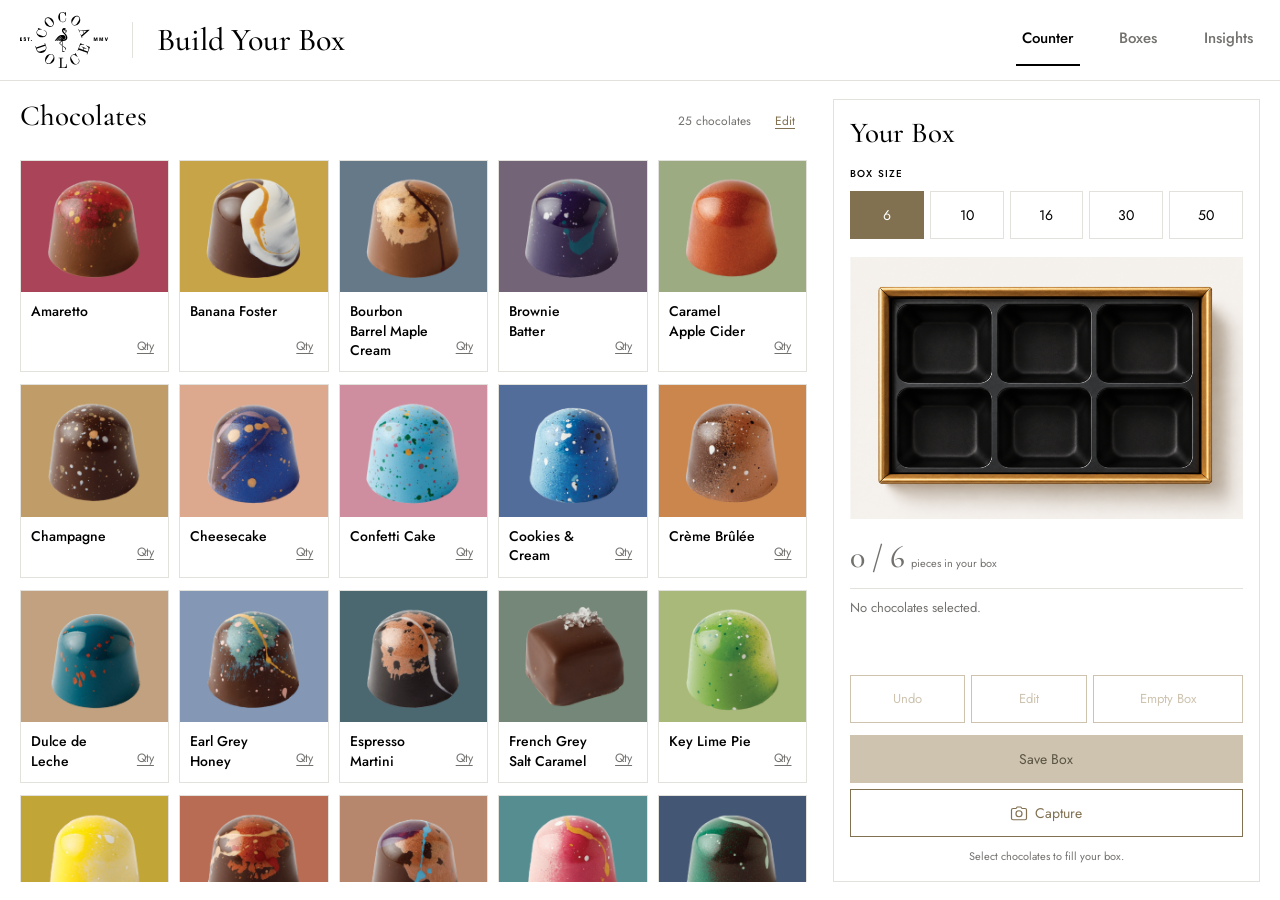
==== cocoa-dolce-box-log.html @ e127245f "Complete Phase 4 save workflow and Cocoa Dolce styling Co-Authored-By: Claude Sonnet 5 <noreply@anth" ====
<!doctype html>
<html lang="en" data-theme="light">
<head>
<meta charset="utf-8">
<meta name="viewport" content="width=device-width, initial-scale=1">
<title>Build Your Box | Cocoa Dolce</title>
<link rel="preconnect" href="https://fonts.googleapis.com">
<link rel="preconnect" href="https://fonts.gstatic.com" crossorigin>
<link href="https://fonts.googleapis.com/css2?family=Cormorant+Garamond:ital,wght@0,500;0,600;1,500&family=Jost:wght@400;500;600&display=swap" rel="stylesheet">
<style>
:root{
  /* Central brand tokens (Cocoa Dolce site alignment pass). Every other color
     variable below is an alias onto these five so no hex is duplicated. */
  --color-bg:#ffffff; --color-bg-secondary:#f2eee7; --color-primary:#817151; --color-disabled:#cdc3af; --color-text:#000000;
  --bg:var(--color-bg); --surface:var(--color-bg); --surface-2:var(--color-bg-secondary); --ink:var(--color-text); --ink-soft:#6d5a4e;
  --line:#e0d3c6; --gold:var(--color-primary); --gold-ink:#6f5f36; --cocoa:#3b2219; --ok:#4f7a4a; --warn:#a4462f;
  --tray:#2b1a14; --tray-slot:#3d281f; --shadow:0 1px 0 rgba(43,29,23,.06),0 8px 24px -14px rgba(43,29,23,.35);
  /* Giriton is the brand typeface used on the live Cocoa Dolce site; no licensed
     local font file exists in this repo (checked before writing this rule), so
     it is named first and falls back to the existing elegant serif stack. */
  --serif:"Giriton","Cormorant Garamond","Iowan Old Style","Palatino Linotype",Georgia,serif;
  --sans:"Jost","Avenir Next","Segoe UI",system-ui,sans-serif;
}
@media (prefers-color-scheme: dark){
  :root:not([data-theme="light"]){
    --bg:#1a120f; --surface:#241915; --surface-2:#2f211b; --ink:#f1e6d8; --ink-soft:#b9a595;
    --line:#3e2e26; --gold:#c4af7c; --gold-ink:#d8c592; --tray:#120c0a; --tray-slot:#2a1c16; --ok:#8fbf86; --warn:#e0856b;
    --shadow:0 10px 30px -18px rgba(0,0,0,.8);
  }
}
:root[data-theme="dark"]{
  --bg:#1a120f; --surface:#241915; --surface-2:#2f211b; --ink:#f1e6d8; --ink-soft:#b9a595;
  --line:#3e2e26; --gold:#c4af7c; --gold-ink:#d8c592; --tray:#120c0a; --tray-slot:#2a1c16; --ok:#8fbf86; --warn:#e0856b;
  --shadow:0 10px 30px -18px rgba(0,0,0,.8);
}
*{box-sizing:border-box}
html,body{margin:0}
body{background:var(--bg);color:var(--ink);font-family:var(--sans);font-size:15px;line-height:1.45;-webkit-tap-highlight-color:transparent}
button{font:inherit;color:inherit;cursor:pointer}
button:focus-visible,input:focus-visible,select:focus-visible{outline:2px solid var(--gold);outline-offset:2px}
img{max-width:100%}

/* header */
header{display:flex;align-items:center;gap:20px;padding:14px 24px;border-bottom:1px solid var(--line);background:var(--surface);position:sticky;top:0;z-index:20;flex-wrap:wrap}
.mark{display:flex;align-items:baseline;gap:10px;margin-right:auto}
.mark b{font-family:var(--serif);font-weight:600;font-size:28px;letter-spacing:.01em;line-height:1}
.mark span{font-family:var(--serif);font-style:italic;font-size:19px;color:var(--gold-ink)}
nav{display:flex;gap:4px;background:var(--surface-2);padding:4px;border-radius:999px}
nav button{border:0;background:transparent;padding:8px 18px;border-radius:999px;font-weight:500;color:var(--ink-soft)}
nav button[aria-selected="true"]{background:var(--surface);color:var(--ink);box-shadow:var(--shadow)}
.loc{border:1px solid var(--line);background:var(--surface);border-radius:999px;padding:8px 12px;font:inherit;color:var(--ink)}
.sync{font-size:12px;color:var(--ink-soft)}

main{padding:20px 24px 120px;max-width:1500px;margin:0 auto}
.view[hidden]{display:none}

/* counter */
.counter{display:grid;grid-template-columns:minmax(0,1fr) 380px;gap:24px;align-items:start}
.grid{display:grid;grid-template-columns:repeat(auto-fill,minmax(132px,1fr));gap:10px}
.tile{position:relative;border:1px solid var(--line);background:var(--surface);border-radius:14px;padding:14px 8px 12px;min-height:124px;display:flex;flex-direction:column;align-items:center;gap:9px;text-align:center;transition:transform .08s ease,border-color .15s}
.tile:active{transform:scale(.96)}
.tile.has{border-color:var(--gold)}
.tile .nm{font-weight:500;font-size:14px;line-height:1.2}
.tile .ct{position:absolute;top:7px;right:7px;min-width:24px;height:24px;border-radius:12px;background:var(--gold);color:#fff;font-weight:600;font-size:13px;display:grid;place-items:center;padding:0 6px}
.tile.flash{animation:flash .35s ease}
@keyframes flash{0%{box-shadow:0 0 0 0 var(--gold)}100%{box-shadow:0 0 0 10px transparent}}
.grid.locked .tile{opacity:.45}

/* bonbons */
.bb{--shell:#3b2219;--top:#c98a3d;width:46px;height:46px;border-radius:50%;position:relative;flex:none;
  background:radial-gradient(circle at 34% 28%,rgba(255,255,255,.38),rgba(255,255,255,0) 38%),var(--shell);
  box-shadow:inset 0 -4px 7px rgba(0,0,0,.35),0 2px 3px rgba(0,0,0,.25)}
.bb::after{content:"";position:absolute;inset:0;border-radius:inherit}
.bb.d-half{background:radial-gradient(circle at 34% 28%,rgba(255,255,255,.4),rgba(255,255,255,0) 38%),linear-gradient(140deg,var(--top) 0 46%,var(--shell) 47%)}
.bb.d-dot::after{inset:34%;background:var(--top)}
.bb.d-sparkle::after{background:radial-gradient(circle,var(--top) 1.3px,transparent 1.6px) 0 0/7px 7px;opacity:.9}
.bb.d-stripe::after{background:repeating-linear-gradient(60deg,var(--top) 0 2px,transparent 2px 7px);opacity:.85;inset:18% 12%;border-radius:40%}
.bb.d-gold::after{inset:30% 38% 44% 30%;background:linear-gradient(135deg,#f3dc93,#b8913b);border-radius:30% 60% 40% 50%;transform:rotate(-12deg)}
.bb.d-cup{border-radius:26%;background:repeating-conic-gradient(from 0deg,rgba(0,0,0,.18) 0 10deg,transparent 10deg 30deg),radial-gradient(circle at 34% 28%,rgba(255,255,255,.3),transparent 40%),var(--shell)}
.bb.d-cup::after{inset:28%;background:var(--top);border-radius:50%}
.bb.d-dust{background:radial-gradient(circle,rgba(255,255,255,.08) 1px,transparent 1.3px) 0 0/4px 4px,var(--shell);box-shadow:inset 0 -3px 6px rgba(0,0,0,.25)}
.bb.d-drizzle::after{background:repeating-linear-gradient(-30deg,transparent 0 5px,var(--top) 5px 7px,transparent 7px 12px);inset:10% 14% 40%;border-radius:50% 50% 30% 30%}
.bb.sm{width:30px;height:30px}

/* box panel */
.panel{position:sticky;top:84px;background:var(--surface);border:1px solid var(--line);border-radius:18px;padding:18px;box-shadow:var(--shadow)}
.panel h2{font-family:var(--serif);font-weight:600;font-size:26px;margin:0 0 2px;line-height:1.1}
.muted{color:var(--ink-soft)}
.small{font-size:13px}
.sizes{display:flex;flex-wrap:wrap;gap:6px;margin:12px 0 14px}
.chip{border:1px solid var(--line);background:transparent;border-radius:999px;padding:7px 14px;font-weight:500;min-width:48px}
.chip[aria-pressed="true"]{background:var(--ink);color:var(--surface);border-color:var(--ink)}
.tray{background:var(--tray);border-radius:12px;padding:12px;display:grid;gap:8px;box-shadow:inset 0 2px 10px rgba(0,0,0,.5)}
.slot{aspect-ratio:1;border-radius:50%;background:var(--tray-slot);display:grid;place-items:center;border:0;padding:0;box-shadow:inset 0 3px 6px rgba(0,0,0,.55)}
.slot .bb{width:82%;height:82%;animation:drop .22s cubic-bezier(.2,.9,.3,1.3)}
@keyframes drop{from{transform:translateY(-10px) scale(.7);opacity:0}to{transform:none;opacity:1}}
.slot:disabled{cursor:default}
.progress{display:flex;justify-content:space-between;align-items:baseline;margin:12px 0 4px}
.progress .n{font-family:var(--serif);font-size:34px;font-weight:600;line-height:1}
.list{margin:6px 0 12px;padding:0;list-style:none;font-size:14px;max-height:180px;overflow:auto}
.list li{display:flex;justify-content:space-between;padding:4px 0;border-bottom:1px dashed var(--line)}
.actions{display:grid;grid-template-columns:1fr 1fr;gap:8px}
.btn{border:1px solid var(--line);background:var(--surface);border-radius:12px;padding:12px 14px;font-weight:500}
.btn.primary{background:var(--cocoa);border-color:var(--cocoa);color:#f6ead8;grid-column:1/-1;padding:15px;font-size:16px}
:root[data-theme="dark"] .btn.primary{background:var(--gold);border-color:var(--gold);color:#1a120f}
@media (prefers-color-scheme: dark){:root:not([data-theme="light"]) .btn.primary{background:var(--gold);border-color:var(--gold);color:#1a120f}}
.btn:disabled{opacity:.45;cursor:not-allowed}
.btn.gold{background:var(--gold);border-color:var(--gold);color:#fff}
.banner{margin-top:10px;padding:10px 12px;border-radius:10px;background:var(--surface-2);display:flex;align-items:center;justify-content:space-between;gap:8px;font-size:14px}
.banner[hidden]{display:none}
.savemode{border:1px solid var(--line);border-radius:10px;margin:12px 0 0;padding:8px 12px 10px;display:grid;gap:6px}
.savemode legend{padding:0 4px}
.banner.saved{background:color-mix(in srgb,var(--ok) 16%,var(--surface))}
.tray.done{outline:2px solid var(--ok);outline-offset:3px}
.banner .bar{height:3px;background:var(--gold);border-radius:2px;margin-top:6px;transform-origin:left;animation:count 2s linear forwards}
@keyframes count{from{transform:scaleX(1)}to{transform:scaleX(0)}}
.shake{animation:shake .3s}
@keyframes shake{25%{transform:translateX(-5px)}75%{transform:translateX(5px)}}

/* toast */
.toast{position:fixed;left:50%;bottom:22px;transform:translateX(-50%);background:var(--ink);color:var(--surface);padding:12px 16px;border-radius:12px;display:flex;gap:14px;align-items:center;z-index:50;box-shadow:0 12px 30px -10px rgba(0,0,0,.5);max-width:calc(100% - 32px)}
.toast[hidden]{display:none}
.toast button{background:transparent;border:1px solid currentColor;border-radius:8px;padding:5px 10px;color:inherit}

/* generic sections */
.section{background:var(--surface);border:1px solid var(--line);border-radius:18px;padding:20px;margin-bottom:18px}
.section h2{font-family:var(--serif);font-weight:600;font-size:28px;margin:0 0 4px;line-height:1.1}
.section h3{font-family:var(--serif);font-weight:600;font-size:21px;margin:18px 0 8px}
.row{display:flex;gap:10px;flex-wrap:wrap;align-items:center}
.spread{justify-content:space-between}
.stats{display:grid;grid-template-columns:repeat(auto-fit,minmax(170px,1fr));gap:10px;margin:14px 0}
.stat{background:var(--surface-2);border-radius:12px;padding:12px 14px}
.stat .v{font-family:var(--serif);font-size:32px;font-weight:600;line-height:1.05}
.stat .k{font-size:13px;color:var(--ink-soft)}
.scroll{overflow-x:auto}
table{border-collapse:collapse;width:100%;font-size:14px}
th,td{text-align:left;padding:9px 10px;border-bottom:1px solid var(--line);vertical-align:top}
th{font-weight:500;color:var(--ink-soft);font-size:13px}
td.num,th.num{text-align:right;font-variant-numeric:tabular-nums}
.pieces-cell{max-width:460px}
.x{border:0;background:transparent;color:var(--ink-soft);padding:2px 6px;border-radius:6px}
.x:hover{color:var(--warn)}
.two{display:grid;grid-template-columns:1fr 1fr;gap:18px}
.bars{display:grid;gap:7px}
.barrow{display:grid;grid-template-columns:30px 150px 1fr 48px;align-items:center;gap:10px;font-size:14px}
.track{height:12px;background:var(--surface-2);border-radius:6px;overflow:hidden}
.fill{height:100%;background:var(--gold);border-radius:6px}
.pair{display:grid;grid-template-columns:auto 1fr auto;gap:12px;align-items:center;padding:9px 0;border-bottom:1px solid var(--line)}
.pair .duo{display:flex}
.pair .duo .bb+.bb{margin-left:-8px}
.lift{font-size:12px;border-radius:999px;padding:3px 9px;background:var(--surface-2);white-space:nowrap}
.lift.hi{background:var(--gold);color:#fff}
.watch{font-family:var(--serif);font-size:56px;font-weight:600;line-height:1;font-variant-numeric:tabular-nums}
.empty{padding:28px;text-align:center;color:var(--ink-soft)}
.menu-row{display:grid;grid-template-columns:40px 1fr 110px 110px 120px auto;gap:10px;align-items:center;padding:8px 0;border-bottom:1px solid var(--line)}
.menu-row input[type=text],.menu-row select,.field{border:1px solid var(--line);background:var(--surface);color:var(--ink);border-radius:8px;padding:7px 9px;font:inherit;width:100%}
.menu-row input[type=color]{width:100%;height:34px;border:1px solid var(--line);border-radius:8px;background:none;padding:2px}
.menu-row.off{opacity:.5}
label.toggle{display:inline-flex;gap:8px;align-items:center;font-size:14px}
dialog{border:1px solid var(--line);border-radius:16px;background:var(--surface);color:var(--ink);max-width:720px;width:calc(100% - 32px)}
dialog textarea{width:100%;height:280px;font-family:ui-monospace,Menlo,monospace;font-size:12px;background:var(--surface-2);color:var(--ink);border:1px solid var(--line);border-radius:8px;padding:8px}

@media (max-width:980px){
  .counter{grid-template-columns:1fr}
  .panel{position:static}
  .two{grid-template-columns:1fr}
  .menu-row{grid-template-columns:36px 1fr 1fr;}
}
@media (max-width:560px){
  header{padding:12px 14px} main{padding:14px}
  .grid{grid-template-columns:repeat(3,1fr)}
  .tile{min-height:108px;padding:12px 4px}
  .barrow{grid-template-columns:26px 100px 1fr 40px}
}
@media (prefers-reduced-motion: reduce){*{animation:none!important;transition:none!important}}
</style>
<link rel="stylesheet" href="counter.css">
<link rel="stylesheet" href="counter-builder.css">
<script src="counter-products.js"></script>
<script src="counter-selection.js"></script>
<script src="counter-box.js"></script>
<script src="counter-catalog.js"></script>
<script src="counter-transactions.js"></script>
<script src="counter-foundation.js"></script>
</head>
<body>
<header>
  <div class="brand-area">
    <img class="brand-logo" src="assets/logo/cocoa-dolce_flamingo_k.svg" alt="Cocoa Dolce" width="96" height="61">
    <h1>Build Your Box</h1>
  </div>
  <nav aria-label="Primary navigation">
    <button data-view="counter" aria-current="page" aria-selected="true">Counter</button>
    <button data-view="boxes" aria-selected="false">Boxes</button>
    <button data-view="insights" aria-selected="false">Insights</button>
  </nav>
  <span id="sync" hidden></span>
</header>

<main>
  <!-- COUNTER -->
  <section class="view" id="v-counter" aria-label="Counter">
    <div class="foundation">
      <section class="catalog" aria-labelledby="catalog-title">
        <div class="catalog-top"><h2 id="catalog-title">Chocolates</h2><div class="catalog-tools"><span id="catalog-result"></span><button type="button" id="catalog-edit" aria-pressed="false" aria-label="Edit catalog order" title="Edit catalog order">Edit</button></div></div>
        <div class="chocolate-grid"></div>
      </section>
      <aside class="builder" aria-labelledby="builder-title">
        <div class="builder-heading"><h2 id="builder-title">Your Box</h2></div>
        <span class="box-size-label" id="size-label">BOX SIZE</span>
        <div class="box-size-options" role="group" aria-labelledby="size-label"><button type="button" data-capacity-option="6" aria-label="6 pieces" aria-pressed="true">6</button><button type="button" data-capacity-option="10" aria-label="10 pieces" aria-pressed="false">10</button><button type="button" data-capacity-option="16" aria-label="16 pieces" aria-pressed="false">16</button><button type="button" data-capacity-option="30" aria-label="30 pieces" aria-pressed="false">30</button><button type="button" data-capacity-option="50" aria-label="50 pieces" aria-pressed="false">50</button></div>
        <div class="box-scene"><img src="assets/box/top-view-6.png" alt="Empty six-piece box, top-down view" width="1536" height="1024"></div>
        <div class="piece-progress"><span class="piece-count"><strong id="foundation-count" aria-live="polite">0 / 6</strong><span>pieces in your box</span></span><span class="box-complete-badge" id="box-complete" hidden aria-live="polite">&#10003; Box Complete!</span></div>
        <div class="box-summary"><p>No chocolates selected.</p></div>
        <div class="builder-controls"><button disabled>Undo</button><button disabled>Edit</button><button disabled>Empty Box</button><button class="save-box" disabled>Save Box</button><button type="button" class="capture-box" data-action="capture"><svg aria-hidden="true" focusable="false" width="18" height="18" viewBox="0 0 24 24" fill="none" stroke="currentColor" stroke-width="1.6" stroke-linecap="round" stroke-linejoin="round"><path d="M8 6l1.5-2h5L16 6h4a2 2 0 0 1 2 2v11a2 2 0 0 1-2 2H4a2 2 0 0 1-2-2V8a2 2 0 0 1 2-2z"/><circle cx="12" cy="13" r="4"/></svg><span>Capture</span></button></div>
        <p class="builder-footnote">Select chocolates to fill your box.</p>
      </aside>
    </div>
  </section>
  <!-- Retained legacy transaction UI and hooks for later phases. Not navigable. -->
  <section class="view" id="v-legacy-counter" hidden inert>
    <div class="counter">
      <div>
        <div class="grid" id="grid"></div>
        <p class="small muted" style="margin-top:14px">Tap each piece as you reach for it. The grid follows the order of the display case, so you can edit it in Case layout.</p>
      </div>
      <aside class="panel" id="panel">
        <h2>This box</h2>
        <div class="small muted" id="hint">Choose a box size, then tap pieces.</div>
        <div class="sizes" id="sizes"></div>
        <div class="tray" id="tray"></div>
        <div class="progress"><span class="n" id="count">0</span><span class="muted" id="timer">0.0 s</span></div>
        <ul class="list" id="summary"></ul>
        <div class="actions">
          <button class="btn" id="undo" disabled>Undo last</button>
          <button class="btn" id="clear" disabled>Start over</button>
          <button class="btn primary" id="save" disabled>Save box</button>
        </div>
        <div class="banner saved" id="savedNote" hidden>
          <div style="flex:1"><b id="savedTitle">Box saved</b><div class="small muted">Tap a piece to start the next box.</div></div>
          <button class="btn" id="undoSave" style="padding:6px 12px">Undo save</button>
        </div>
        <fieldset class="savemode">
          <legend class="small muted">When the box is full</legend>
          <label class="toggle small"><input type="radio" name="savemode" value="manual"> Wait until I tap Save box</label>
          <label class="toggle small"><input type="radio" name="savemode" value="auto"> Save automatically after 2 seconds</label>
        </fieldset>
        <div class="banner" id="autosave" hidden>
          <div style="flex:1">Box full. Saving…<div class="bar" id="autobar"></div></div>
          <button class="btn" id="cancelAuto" style="padding:6px 12px">Wait</button>
        </div>
      </aside>
    </div>
  </section>

  <!-- BOXES -->
  <section class="view" id="v-boxes" hidden>
    <div class="section">
      <div class="row spread">
        <div><h2>Saved boxes</h2><div class="muted small" id="boxCountLbl"></div></div>
        <div class="row">
          <button class="btn" id="expCsv">Export CSV</button>
          <button class="btn" id="expJson">Export JSON</button>
        </div>
      </div>
      <div class="stats" id="timeStats"></div>
      <div class="scroll"><table id="boxTable"></table></div>
    </div>

    <div class="section">
      <h2>Measure the time it adds</h2>
      <p class="muted" style="max-width:68ch">Time a few boxes the old way with this stopwatch: start when the first piece is picked up, stop when the lid closes. The app times logged boxes the same way, from the first tap to save. The difference is the time the log adds.</p>
      <div class="two" style="margin-top:12px">
        <div>
          <div class="row" style="margin-bottom:10px">
            <span class="small muted">Box size</span>
            <select class="field" id="bSize" style="width:auto"></select>
          </div>
          <div class="watch" id="watch">0.0 s</div>
          <div class="row" style="margin-top:12px">
            <button class="btn gold" id="bStart">Start</button>
            <button class="btn" id="bStop" disabled>Stop and record</button>
          </div>
        </div>
        <div id="compare"></div>
      </div>
    </div>
  </section>

  <!-- INSIGHTS -->
  <section class="view" id="v-insights" hidden>
    <div class="section">
      <div class="row spread">
        <div><h2>What customers choose</h2><div class="muted small" id="insLbl"></div></div>
        <div class="row">
          <select class="field" id="fLoc" style="width:auto"><option value="">All shops</option><option>Bradley Fair</option><option>New Market Square</option><option>Downtown</option><option>Fontainebleau Las Vegas</option></select>
          <select class="field" id="fRange" style="width:auto"><option value="0">All time</option><option value="7">Last 7 days</option><option value="30">Last 30 days</option></select>
          <label class="toggle"><input type="checkbox" id="fDemo"> Add 240 sample boxes</label>
        </div>
      </div>
      <div class="stats" id="insStats"></div>
      <div class="two">
        <div><h3>Most-picked pieces</h3><div class="bars" id="topBars"></div></div>
        <div><h3>Pieces that go together</h3><p class="small muted" style="margin:0 0 6px">Pairs that share a box most often. The tag shows how much more often than chance, so popular pieces don't crowd out real favorites.</p><div id="pairs"></div></div>
      </div>
      <div class="two">
        <div><h3>Box sizes sold</h3><div class="bars" id="sizeBars"></div></div>
        <div><h3>Capture time by box size</h3><div class="bars" id="timeBars"></div></div>
      </div>
    </div>
  </section>

  <!-- MENU -->
  <section class="view" id="v-menu" hidden>
    <div class="section">
      <div class="row spread">
        <div><h2>Case layout</h2><p class="muted small" style="margin:2px 0 0;max-width:70ch">Set the order to match the display case, left to right and top to bottom. Hide pieces that are sold out or out of season; saved boxes keep their names.</p></div>
        <div class="row"><button class="btn gold" id="addPiece">Add a piece</button><button class="btn" id="resetMenu">Restore defaults</button></div>
      </div>
      <div id="menuRows" style="margin-top:12px"></div>
    </div>
  </section>
</main>

<div class="toast" id="toast" hidden><span id="toastMsg"></span><button id="toastBtn">Undo</button></div>

<dialog id="fallback">
  <h3 style="font-family:var(--serif);font-size:22px;margin:0 0 8px" id="fbTitle">Copy export</h3>
  <p class="small muted">Downloads aren't available in this view. Copy the text below into a file.</p>
  <textarea id="fbText" readonly></textarea>
  <div class="row" style="margin-top:10px;justify-content:flex-end"><button class="btn" id="fbCopy">Copy</button><button class="btn gold" id="fbClose">Close</button></div>
</dialog>

<script>
(function(){
"use strict";
const $ = s => document.querySelector(s);
const esc = s => String(s).replace(/[&<>"']/g, c => ({"&":"&amp;","<":"&lt;",">":"&gt;",'"':"&quot;","'":"&#39;"}[c]));

/* ---------- default case layout (from cocoadolce.com flavor descriptions) ---------- */
const SHELL = {dark:"#3b2219", milk:"#6b4128", white:"#eee2c9", gold:"#c99a5b"};
const DEFAULT_MENU = [
  ["salted-caramel","Salted Caramel","milk","#d39a4a","dot"],
  ["champagne","Champagne","dark","#f1e6c8","sparkle"],
  ["raspberry","Raspberry","dark","#c2334d","half"],
  ["lemon","Lemon","white","#f0cf3a","half"],
  ["cheesecake","Cheesecake","white","#b8864f","dust"],
  ["pistachio","Pistachio","dark","#8fae4f","stripe"],
  ["creme-brulee","Crème Brûlée","dark","#d9a45a","cup"],
  ["cookies-cream","Cookies & Cream","dark","#f4efe6","drizzle"],
  ["espresso-caramel","Espresso Caramel","dark","#8a5a3a","stripe"],
  ["dulce-de-leche","Dulce de Leche","milk","#e1b777","drizzle"],
  ["pecan-caramel","Pecan Caramel","dark","#a8703f","gold"],
  ["banana-rum","Banana Rum","dark","#f2d36b","dot"],
  ["earl-grey-honey","Earl Grey Honey","white","#7d8fb3","sparkle"],
  ["pb-caramel","Peanut Butter Caramel","dark","#c78c4c","half"],
  ["amaretto","Amaretto","milk","#b0613a","gold"],
  ["pineapple-moscato","Pineapple Moscato","white","#f2b53d","stripe"],
  ["old-fashioned","Old Fashioned","milk","#d0622c","half"],
  ["classic-truffle","Classic Dark Truffle","dark","#5a3526","dust"],
  ["grey-salt-caramel","Grey Salt Caramel","gold","#8f8a86","dot"]
].map(([id,name,shell,top,deco])=>({id,name,shell,top,deco,active:true}));

const SIZES = [6,10,16,30,50];
const LS = {boxes:"cd-boxes-v1", menu:"cd-menu-v1", loc:"cd-loc", base:"cd-baseline-v1", pend:"cd-pending-v1"};
const lsGet = (k,d) => { try{ const v = localStorage.getItem(k); return v ? JSON.parse(v) : d; }catch(e){ return d; } };
const lsSet = (k,v) => { try{ localStorage.setItem(k, JSON.stringify(v)); }catch(e){} };

/* ---------- state ---------- */
let menu = lsGet(LS.menu, null) || DEFAULT_MENU.map(m=>({...m}));
let boxes = lsGet(LS.boxes, []);
if(!Array.isArray(boxes))boxes=[];
let baseline = lsGet(LS.base, []);
let db = null, dbLive = false;
let box = freshBox(null);
let autoTimer = null, tick = null;
let lastSaved = null; // {rec, pieces} shown until the next box starts
let autoOn = lsGet("cd-savemode-v2", "manual") === "auto";
// Existing store configuration is retained without a cashier selector.
const loc = { value: lsGet(LS.loc, "Bradley Fair") };

function freshBox(size){ return {size, pieces:[], startedAt:null, undos:0, removals:0}; }
const byId = id => menu.find(m=>m.id===id) || {id, name:id, shell:"dark", top:"#999", deco:"dot"};
function bb(m, cls=""){ return `<span class="bb d-${esc(m.deco)} ${cls}" style="--shell:${SHELL[m.shell]||m.shell};--top:${esc(m.top)}" aria-hidden="true"></span>`; }
const uid = () => "bx_" + Date.now().toString(36) + Math.random().toString(36).slice(2,7);

/* ---------- tabs ---------- */
document.querySelectorAll("nav button").forEach(b => b.onclick = () => {
  document.querySelectorAll("nav button").forEach(x => {
    x.setAttribute("aria-selected", x===b);
    if (x===b) x.setAttribute("aria-current", "page"); else x.removeAttribute("aria-current");
  });
  document.querySelectorAll(".view").forEach(v => v.hidden = v.id !== "v-"+b.dataset.view);
  if (b.dataset.view==="boxes") renderBoxes();
  if (b.dataset.view==="insights") renderInsights();
  if (b.dataset.view==="menu") renderMenu();
});

/* ---------- counter ---------- */
function renderSizes(){
  $("#sizes").innerHTML = SIZES.map(s=>`<button class="chip" data-s="${s}" aria-pressed="${box.size===s}">${s}</button>`).join("")
    + `<button class="chip" data-s="open" aria-pressed="${box.size==='open'}">Other</button>`;
  $("#sizes").querySelectorAll(".chip").forEach(c => c.onclick = () => {
    const s = c.dataset.s==="open" ? "open" : +c.dataset.s;
    if (typeof s==="number" && box.pieces.length > s){ nudge(`This box already has ${box.pieces.length} pieces.`); return; }
    if (!box.pieces.length) lastSaved = null;
    box.size = s; cancelAuto(); renderCounter(); checkFull();
  });
}
function renderGrid(){
  const counts = {};
  box.pieces.forEach(p => counts[p.id]=(counts[p.id]||0)+1);
  const g = $("#grid");
  g.classList.toggle("locked", !box.size);
  g.innerHTML = menu.filter(m=>m.active).map(m=>`
    <button class="tile ${counts[m.id]?'has':''}" data-id="${esc(m.id)}" aria-label="Add ${esc(m.name)}">
      ${bb(m)}<span class="nm">${esc(m.name)}</span>${counts[m.id]?`<span class="ct">${counts[m.id]}</span>`:""}
    </button>`).join("");
  g.querySelectorAll(".tile").forEach(t => t.onclick = () => addPiece(t.dataset.id, t));
}
function renderTray(){
  const showing = (!box.pieces.length && lastSaved) ? lastSaved : null;
  const pieces = showing ? showing.pieces : box.pieces;
  const size = showing ? (showing.rec.boxSize || "open") : box.size;
  const n = pieces.length;
  const slots = size==="open" ? Math.max(12, Math.ceil((n+1)/6)*6) : (size || 6);
  const cols = slots<=6?3 : slots<=10?5 : slots<=16?4 : slots<=30?6 : 10;
  const tray = $("#tray");
  tray.style.gridTemplateColumns = `repeat(${cols},1fr)`;
  let h = "";
  for (let i=0;i<slots;i++){
    const p = pieces[i];
    h += (p && showing) ? `<button class="slot" disabled aria-label="${esc(byId(p.id).name)}">${bb(byId(p.id),"still")}</button>`
       : p ? `<button class="slot" data-i="${i}" aria-label="Remove ${esc(byId(p.id).name)}">${bb(byId(p.id), i===n-1?"":"still")}</button>`
           : `<button class="slot" disabled aria-label="Empty slot"></button>`;
  }
  tray.innerHTML = h;
  tray.classList.toggle("done", !!showing);
  tray.querySelectorAll(".slot[data-i]").forEach(s => s.onclick = () => {
    box.pieces.splice(+s.dataset.i,1); box.removals++; cancelAuto(); renderCounter();
  });
  tray.querySelectorAll(".bb.still").forEach(b => b.style.animation="none");
}
function renderCounter(){
  renderSizes(); renderGrid(); renderTray();
  const n = box.pieces.length;
  const showing = (!n && lastSaved) ? lastSaved : null;
  $("#savedNote").hidden = !showing;
  if (showing) $("#savedTitle").textContent = `Box saved: ${showing.rec.pieceCount} pieces in ${showing.rec.captureSeconds.toFixed(1)} s`;
  $("#count").textContent = showing ? `${showing.rec.pieceCount} of ${showing.rec.boxSize||showing.rec.pieceCount}` : box.size==="open" ? `${n} pieces` : box.size ? `${n} of ${box.size}` : "0";
  $("#hint").textContent = showing ? "Saved. The next tap starts a new box." : !box.size ? "Choose a box size, then tap pieces." :
    n===0 ? "Tap each piece as it goes in." : "Tap a piece in the tray to remove it.";
  const counts = {};
  (showing ? showing.pieces : box.pieces).forEach(p => counts[p.id]=(counts[p.id]||0)+1);
  $("#summary").innerHTML = Object.entries(counts).map(([id,q])=>`<li><span>${esc(byId(id).name)}</span><span>× ${q}</span></li>`).join("");
  $("#undo").disabled = n===0; $("#clear").disabled = n===0; $("#save").disabled = n===0;
  if (!box.startedAt) $("#timer").textContent = showing ? showing.rec.captureSeconds.toFixed(1)+" s" : "0.0 s";
}
function addPiece(id, tile){
  if (lastSaved && !box.pieces.length){ lastSaved = null; }
  if (!box.size){ nudge("Choose a box size first."); $("#sizes").classList.add("shake"); setTimeout(()=>$("#sizes").classList.remove("shake"),320); return; }
  if (typeof box.size==="number" && box.pieces.length >= box.size){ nudge("Box is full. Remove a piece or choose a bigger size."); return; }
  if (!box.startedAt){ box.startedAt = performance.now(); box.startedWall = Date.now(); startTick(); }
  box.pieces.push({id, t: Math.round(performance.now()-box.startedAt)});
  renderCounter();
  const again = document.querySelector(`.tile[data-id="${CSS.escape(id)}"]`);
  if (again){ again.classList.remove("flash"); void again.offsetWidth; again.classList.add("flash"); }
  if (navigator.vibrate) try{ navigator.vibrate(12); }catch(e){}
  checkFull();
}
function startTick(){
  clearInterval(tick);
  tick = setInterval(()=>{ if(box.startedAt) $("#timer").textContent = ((performance.now()-box.startedAt)/1000).toFixed(1)+" s"; }, 100);
}
function checkFull(){
  if (typeof box.size==="number" && box.pieces.length===box.size){
    if (!autoOn){ $("#hint").textContent = "Box is full. Tap Save box when it's ready."; return; }
    $("#autosave").hidden = false;
    const bar = $("#autobar"); bar.style.animation="none"; void bar.offsetWidth; bar.style.animation="";
    clearTimeout(autoTimer); autoTimer = setTimeout(saveBox, 2000);
  }
}
function cancelAuto(){ clearTimeout(autoTimer); autoTimer=null; $("#autosave").hidden = true; }
$("#cancelAuto").onclick = cancelAuto;
document.querySelectorAll('input[name="savemode"]').forEach(r => {
  r.checked = (r.value==="auto") === autoOn;
  r.onchange = () => { autoOn = r.value==="auto"; lsSet("cd-savemode-v2", r.value); if(!autoOn) cancelAuto(); else checkFull(); };
});
$("#undoSave").onclick = async () => {
  if (!lastSaved) return;
  const {rec, pieces} = lastSaved;
  lastSaved = null;
  await deleteBox(rec.id);
  box = freshBox(rec.boxSize || "open");
  box.pieces = pieces.map(id=>({...id})); box.startedAt = performance.now() - rec.captureSeconds*1000;
  renderCounter(); showToast("Save undone. The box is back for editing.", null);
};
$("#undo").onclick = () => { if(box.pieces.length){ box.pieces.pop(); box.undos++; cancelAuto(); renderCounter(); } };
$("#clear").onclick = () => { cancelAuto(); clearInterval(tick); box = freshBox(box.size); renderCounter(); };
$("#save").onclick = saveBox;

function nudge(msg){ showToast(msg, null); }

async function saveBox(){
  cancelAuto();
  if (!box.pieces.length) return;
  clearInterval(tick);
  const secs = box.startedAt ? (performance.now()-box.startedAt)/1000 : 0;
  const counts = {};
  box.pieces.forEach(p => counts[p.id]=(counts[p.id]||0)+1);
  const rec = {
    id: uid(),
    savedAt: new Date().toISOString(),
    location: loc.value,
    boxSize: box.size==="open" ? null : box.size,
    pieceCount: box.pieces.length,
    items: Object.entries(counts).map(([id,qty])=>({id, name: byId(id).name, qty})),
    sequence: box.pieces.map(p=>p.id),
    tapOffsetsMs: box.pieces.map(p=>p.t),
    captureSeconds: Math.round(secs*10)/10,
    undos: box.undos,
    removals: box.removals
  };
  const savedPieces = box.pieces.slice();
  lastSaved = null;
  box = freshBox(box.size);
  renderCounter();
  await persistBox(rec);
  showToast(`Box saved: ${rec.pieceCount} pieces in ${rec.captureSeconds.toFixed(1)} s`, async () => {
    await deleteBox(rec.id);
    box = freshBox(rec.boxSize || "open");
    box.pieces = savedPieces.map(x=>({...x}));
    box.startedAt = performance.now() - rec.captureSeconds*1000;
    renderCounter(); showToast("Save undone. The box is back for editing.", null);
  });
}

/* ---------- toast ---------- */
let toastT = null;
function showToast(msg, undoFn){
  $("#toastMsg").textContent = msg;
  const b = $("#toastBtn");
  b.hidden = !undoFn; b.onclick = () => { $("#toast").hidden = true; undoFn && undoFn(); };
  $("#toast").hidden = false;
  clearTimeout(toastT); toastT = setTimeout(()=>$("#toast").hidden = true, undoFn ? 5000 : 2200);
}

/* ---------- persistence ---------- */
function setSync(){ $("#sync").textContent = dbLive ? "Synced across counter devices" : "Saving on this device"; }
async function persistBox(rec){
  if (dbLive){
    try { await db.collection("boxes").doc(rec.id).set(rec); return; }
    catch(e){ goLocal(); }
  }
  boxes.push(rec); lsSet(LS.boxes, boxes); refreshOpenView();
}
async function deleteBox(id){
  if (dbLive){ try{ await db.doc("boxes/"+id).delete(); return; }catch(e){ goLocal(); } }
  boxes = boxes.filter(b=>b.id!==id); lsSet(LS.boxes, boxes); refreshOpenView();
}
async function persistMenu(){
  lsSet(LS.menu, menu);
  if (dbLive){ try{ await db.doc("config/menu").set({items: menu}); }catch(e){} }
}
function goLocal(){ dbLive = false; boxes = lsGet(LS.boxes, []); setSync(); refreshOpenView(); }
function refreshOpenView(){
  if (!$("#v-boxes").hidden) renderBoxes();
  if (!$("#v-insights").hidden) renderInsights();
}
async function initDb(){
  try{
    if (!window.claude || !window.claude.use) return;
    db = await window.claude.use("db");
    if (!db) return;
    db.collection("boxes").onSnapshot(async snap => {
      const remote = snap.docs.map(d=>d.data()).filter(Boolean);
      if (!dbLive){
        dbLive = true; setSync();
        const local = lsGet(LS.boxes, []);
        const known = new Set(remote.map(r=>r.id));
        for (const r of local.filter(r=>!known.has(r.id))){
          try{ await db.collection("boxes").doc(r.id).set(r); }catch(e){ break; }
        }
      }
      boxes = remote.sort((a,b)=>a.savedAt<b.savedAt?-1:1);
      lsSet(LS.boxes, boxes);
      refreshOpenView();
    }, () => goLocal());
    db.doc("config/menu").onSnapshot(s => {
      const d = s.exists && s.data();
      if (d && Array.isArray(d.items) && d.items.length){ menu = d.items; lsSet(LS.menu, menu); renderGrid(); if(!$("#v-menu").hidden) renderMenu(); }
    }, () => {});
  }catch(e){}
}

/* ---------- exports ---------- */
function toCSV(list){
  const ids = [];
  menu.forEach(m=>ids.push(m.id));
  list.forEach(b=>b.items.forEach(i=>{ if(!ids.includes(i.id)) ids.push(i.id); }));
  const q = v => { const s = v==null ? "" : String(v); return /[",\n]/.test(s) ? `"${s.replace(/"/g,'""')}"` : s; };
  const head = ["box_id","saved_at","location","box_size","piece_count","capture_seconds","undos","removals","pieces", ...ids.map(id=>"qty_"+id)];
  const rows = list.map(b => {
    const m = Object.fromEntries(b.items.map(i=>[i.id,i.qty]));
    return [b.id,b.savedAt,b.location,b.boxSize??"",b.pieceCount,b.captureSeconds,b.undos,b.removals,
      b.items.map(i=>`${i.name} x${i.qty}`).join("; "), ...ids.map(id=>m[id]||0)].map(q).join(",");
  });
  return [head.join(","), ...rows].join("\n");
}
async function exportFile(kind){
  if (!boxes.length){ nudge("No boxes saved yet."); return; }
  const stamp = new Date().toISOString().slice(0,10);
  const filename = `cocoa-dolce-boxes-${stamp}.${kind}`;
  const data = kind==="csv" ? toCSV(boxes) : JSON.stringify({exportedAt:new Date().toISOString(), boxCount:boxes.length, boxes}, null, 2);
  let dl = null;
  try{ dl = window.claude && window.claude.use ? await window.claude.use("downloads") : null; }catch(e){}
  if (dl){
    try{ await dl.save({filename, data}); return; }
    catch(e){ if (e && e.code==="declined") return; if (e && e.code==="rate_limited"){ nudge("A save prompt is already open."); return; } }
  }
  $("#fbTitle").textContent = filename; $("#fbText").value = data; $("#fallback").showModal();
}
$("#expCsv").onclick = () => exportFile("csv");
$("#expJson").onclick = () => exportFile("json");
$("#fbClose").onclick = () => $("#fallback").close();
$("#fbCopy").onclick = async () => { try{ await navigator.clipboard.writeText($("#fbText").value); $("#fbCopy").textContent="Copied"; }catch(e){ $("#fbText").select(); } };

/* ---------- boxes view ---------- */
const median = a => { if(!a.length) return null; const s=[...a].sort((x,y)=>x-y); const m=Math.floor(s.length/2); return s.length%2?s[m]:(s[m-1]+s[m])/2; };
const fmt = v => v==null ? "–" : v.toFixed(1)+" s";
function renderBoxes(){
  $("#boxCountLbl").textContent = `${boxes.length} box${boxes.length===1?"":"es"} logged`;
  const times = boxes.map(b=>b.captureSeconds);
  const perPiece = boxes.map(b=>b.captureSeconds/Math.max(1,b.pieceCount));
  const corrections = boxes.reduce((s,b)=>s+b.undos+b.removals,0);
  $("#timeStats").innerHTML = `
    <div class="stat"><div class="v">${fmt(median(times))}</div><div class="k">Median time, first tap to save</div></div>
    <div class="stat"><div class="v">${fmt(median(perPiece))}</div><div class="k">Median per piece</div></div>
    <div class="stat"><div class="v">${boxes.length? (corrections/boxes.length).toFixed(2):"–"}</div><div class="k">Corrections per box</div></div>
    <div class="stat"><div class="v">${boxes.reduce((s,b)=>s+b.pieceCount,0)}</div><div class="k">Pieces recorded</div></div>`;
  if (!boxes.length){ $("#boxTable").innerHTML = `<tr><td class="empty">Saved boxes appear here. Log one from the Counter tab.</td></tr>`; }
  else {
    $("#boxTable").innerHTML = `<thead><tr><th>Saved</th><th>Shop</th><th class="num">Size</th><th>Pieces</th><th class="num">Time</th><th class="num">Fixes</th><th></th></tr></thead><tbody>` +
      [...boxes].reverse().map(b=>`<tr>
        <td>${new Date(b.savedAt).toLocaleString([], {month:"short",day:"numeric",hour:"numeric",minute:"2-digit"})}</td>
        <td>${esc(b.location)}</td>
        <td class="num">${b.boxSize ?? b.pieceCount}</td>
        <td class="pieces-cell">${b.items.map(i=>`${esc(i.name)} ×${i.qty}`).join(", ")}</td>
        <td class="num">${b.captureSeconds.toFixed(1)} s</td>
        <td class="num">${b.undos+b.removals}</td>
        <td><button class="x" data-del="${esc(b.id)}" aria-label="Delete box">Delete</button></td></tr>`).join("") + "</tbody>";
    $("#boxTable").querySelectorAll("[data-del]").forEach(x => x.onclick = () => { if (confirm("Delete this box record?")) deleteBox(x.dataset.del); });
  }
  renderCompare();
}

/* baseline stopwatch */
$("#bSize").innerHTML = SIZES.map(s=>`<option>${s}</option>`).join("");
let bStart = null, bTick = null;
$("#bStart").onclick = () => {
  bStart = performance.now(); $("#bStart").disabled = true; $("#bStop").disabled = false;
  bTick = setInterval(()=>$("#watch").textContent = ((performance.now()-bStart)/1000).toFixed(1)+" s", 100);
};
$("#bStop").onclick = () => {
  clearInterval(bTick);
  const s = Math.round((performance.now()-bStart)/100)/10;
  baseline.push({size:+$("#bSize").value, seconds:s, at:new Date().toISOString()});
  lsSet(LS.base, baseline);
  bStart=null; $("#bStart").disabled=false; $("#bStop").disabled=true; $("#watch").textContent = s.toFixed(1)+" s";
  renderCompare();
};
function renderCompare(){
  const sizes = [...new Set([...baseline.map(b=>b.size), ...boxes.filter(b=>b.boxSize).map(b=>b.boxSize)])].sort((a,b)=>a-b);
  if (!sizes.length){ $("#compare").innerHTML = `<p class="muted">Record a few timed boxes both ways to see the difference.</p>`; return; }
  $("#compare").innerHTML = `<div class="scroll"><table><thead><tr><th>Box</th><th class="num">Without log</th><th class="num">With log</th><th class="num">Added</th></tr></thead><tbody>${
    sizes.map(s=>{
      const bl = baseline.filter(b=>b.size===s).map(b=>b.seconds);
      const ap = boxes.filter(b=>b.boxSize===s).map(b=>b.captureSeconds);
      const mb = median(bl), ma = median(ap);
      const add = mb!=null && ma!=null ? ma-mb : null;
      return `<tr><td>${s} pieces</td><td class="num">${fmt(mb)} <span class="muted small">(${bl.length})</span></td><td class="num">${fmt(ma)} <span class="muted small">(${ap.length})</span></td><td class="num"><b>${add==null?"–":(add>=0?"+":"")+add.toFixed(1)+" s"}</b></td></tr>`;
    }).join("")}</tbody></table></div>
    <p class="small muted">Medians, with the number of timed boxes in brackets. Aim for at least 10 each way.</p>
    ${baseline.length?`<button class="x" id="clrBase">Clear stopwatch times</button>`:""}`;
  const c = $("#clrBase"); if (c) c.onclick = () => { if(confirm("Clear all stopwatch times?")){ baseline=[]; lsSet(LS.base, baseline); renderCompare(); } };
}

/* ---------- insights ---------- */
let demoCache = null;
function demoBoxes(){
  if (demoCache) return demoCache;
  let seed = 7; const rnd = () => (seed = (seed*16807)%2147483647)/2147483647;
  const w = {"salted-caramel":10,"champagne":8,"raspberry":7,"lemon":5,"cheesecake":6,"pistachio":5,"creme-brulee":5,"cookies-cream":4,"espresso-caramel":4,"dulce-de-leche":3,"pecan-caramel":3,"banana-rum":2,"earl-grey-honey":3,"pb-caramel":4,"amaretto":2,"pineapple-moscato":2,"old-fashioned":3,"classic-truffle":3,"grey-salt-caramel":6};
  const ids = Object.keys(w), tot = ids.reduce((s,i)=>s+w[i],0);
  const pick = () => { let r = rnd()*tot; for (const i of ids){ r-=w[i]; if(r<=0) return i; } return ids[0]; };
  const buddy = {"champagne":"raspberry","lemon":"cheesecake","espresso-caramel":"salted-caramel","old-fashioned":"pecan-caramel","pistachio":"earl-grey-honey"};
  const locs = ["Bradley Fair","New Market Square","Downtown","Fontainebleau Las Vegas"];
  const out = [];
  for (let k=0;k<240;k++){
    const size = [6,6,6,6,10,10,16,16,30,50][Math.floor(rnd()*10)];
    const seq = [];
    while (seq.length<size){ const p = pick(); seq.push(p); if (buddy[p] && rnd()<.55 && seq.length<size) seq.push(buddy[p]); }
    const counts = {}; seq.forEach(i=>counts[i]=(counts[i]||0)+1);
    out.push({id:"demo"+k, demo:true, savedAt:new Date(Date.now()-rnd()*60*864e5).toISOString(), location:locs[Math.floor(rnd()*4)],
      boxSize:size, pieceCount:size, sequence:seq, items:Object.entries(counts).map(([id,qty])=>({id,name:byId(id).name,qty})),
      captureSeconds: Math.round((2.5+size*1.35+rnd()*4)*10)/10, undos:rnd()<.15?1:0, removals:0});
  }
  return demoCache = out;
}
["#fLoc","#fRange","#fDemo"].forEach(s => $(s).onchange = renderInsights);
function insightsThumbnail(product){
  return product.image ? `<img class="insights-chocolate" src="${esc(product.image)}" alt="" width="36" height="36">` : '<span class="insights-chocolate insights-missing" aria-hidden="true">&ndash;</span>';
}
function bar(label, v, max, suffix, m){
  return `<div class="barrow">${m?insightsThumbnail(m):"<span></span>"}<span>${esc(label)}</span><div class="track"><div class="fill" style="width:${max? (v/max*100).toFixed(1):0}%"></div></div><span class="num small">${suffix}</span></div>`;
}
function renderInsights(){
  let list = boxes.slice();
  if ($("#fDemo").checked) list = list.concat(demoBoxes());
  if ($("#fLoc").value) list = list.filter(b=>b.location===$("#fLoc").value);
  const days = +$("#fRange").value;
  if (days) list = list.filter(b=>Date.now()-new Date(b.savedAt) < days*864e5);
  const real = list.filter(b=>!b.demo).length;
  $("#insLbl").textContent = `${list.length} boxes${list.length!==real?` (${real} logged, ${list.length-real} sample)`:""}`;
  if (!list.length){
    $("#insStats").innerHTML = ""; ["#topBars","#pairs","#sizeBars","#timeBars"].forEach(s=>$(s).innerHTML="");
    $("#topBars").innerHTML = `<div class="empty">No boxes match. Log boxes at the counter, or turn on sample boxes to preview this view.</div>`;
    return;
  }
  const savedNames=new Map(list.flatMap(b=>b.items.map(i=>[i.id,i.name])));
  const insightProduct=id=>COUNTER_PRODUCTS.find(p=>p.id===id)||COUNTER_PRODUCTS.find(p=>p.name===savedNames.get(id))||{id,name:savedNames.get(id)||byId(id).name};
  const pieces = {}, inBox = {}, pairs = {};
  list.forEach(b => {
    b.items.forEach(i => { pieces[i.id]=(pieces[i.id]||0)+i.qty; inBox[i.id]=(inBox[i.id]||0)+1; });
    const u = b.items.map(i=>i.id).sort();
    for (let a=0;a<u.length;a++) for (let c=a+1;c<u.length;c++){ const k=u[a]+"|"+u[c]; pairs[k]=(pairs[k]||0)+1; }
  });
  const totalPieces = Object.values(pieces).reduce((s,v)=>s+v,0);
  const top = Object.entries(pieces).sort((a,b)=>b[1]-a[1]);
  const N = list.length;
  $("#insStats").innerHTML = `
    <div class="stat"><div class="v">${totalPieces}</div><div class="k">Pieces sold in boxes</div></div>
    <div class="stat"><div class="v">${esc(insightProduct(top[0][0]).name)}</div><div class="k">Most-picked piece</div></div>
    <div class="stat"><div class="v">${(totalPieces/N).toFixed(1)}</div><div class="k">Average pieces per box</div></div>
    <div class="stat"><div class="v">${Math.round(inBox[top[0][0]]/N*100)}%</div><div class="k">Boxes with the top piece</div></div>`;
  $("#topBars").innerHTML = top.slice(0,12).map(([id,v])=>bar(insightProduct(id).name, v, top[0][1], v, insightProduct(id))).join("");
  const minSupport = Math.max(2, Math.round(N*0.02));
  const pr = Object.entries(pairs).filter(([,c])=>c>=minSupport).map(([k,c])=>{
    const [a,b] = k.split("|"); return {a,b,c,lift:(c/N)/((inBox[a]/N)*(inBox[b]/N))};
  }).sort((x,y)=> (y.lift*Math.sqrt(y.c)) - (x.lift*Math.sqrt(x.c))).slice(0,8);
  $("#pairs").innerHTML = pr.length ? pr.map(p=>`<div class="pair"><span class="duo">${insightsThumbnail(insightProduct(p.a))}${insightsThumbnail(insightProduct(p.b))}</span>
     <span>${esc(insightProduct(p.a).name)} with ${esc(insightProduct(p.b).name)}<br><span class="small muted">${p.c} boxes</span></span>
     <span class="lift ${p.lift>=1.3?'hi':''}">${p.lift.toFixed(1)}× chance</span></div>`).join("")
    : `<p class="muted">Pairs appear once a few boxes share pieces.</p>`;
  const sz = {}; list.forEach(b=>{ const k=b.boxSize||"Other"; sz[k]=(sz[k]||0)+1; });
  const szE = Object.entries(sz).sort((a,b)=>(+a[0]||999)-(+b[0]||999));
  const szMax = Math.max(...szE.map(e=>e[1]));
  $("#sizeBars").innerHTML = szE.map(([k,v])=>bar(k==="Other"?"Other size":`${k} pieces`, v, szMax, v)).join("");
  const tm = szE.map(([k])=>[k, median(list.filter(b=>String(b.boxSize||"Other")===k).map(b=>b.captureSeconds))]);
  const tMax = Math.max(...tm.map(e=>e[1]||0));
  $("#timeBars").innerHTML = tm.map(([k,v])=>bar(k==="Other"?"Other size":`${k} pieces`, v||0, tMax, fmt(v))).join("");
}

/* ---------- menu editor ---------- */
function renderMenu(){
  $("#menuRows").innerHTML = menu.map((m,i)=>`
    <div class="menu-row ${m.active?'':'off'}" data-i="${i}">
      ${bb(m)}
      <input type="text" value="${esc(m.name)}" data-f="name" aria-label="Piece name">
      <select data-f="shell" aria-label="Shell">${Object.keys(SHELL).map(s=>`<option ${m.shell===s?"selected":""}>${s}</option>`).join("")}</select>
      <select data-f="deco" aria-label="Decoration">${["dot","half","sparkle","stripe","gold","cup","dust","drizzle"].map(d=>`<option ${m.deco===d?"selected":""}>${d}</option>`).join("")}</select>
      <input type="color" value="${esc(m.top)}" data-f="top" aria-label="Accent color">
      <div class="row" style="gap:4px;flex-wrap:nowrap">
        <button class="x" data-mv="-1" aria-label="Move earlier">↑</button>
        <button class="x" data-mv="1" aria-label="Move later">↓</button>
        <label class="toggle small"><input type="checkbox" data-f="active" ${m.active?"checked":""}> In case</label>
      </div>
    </div>`).join("");
  $("#menuRows").querySelectorAll(".menu-row").forEach(r => {
    const i = +r.dataset.i;
    r.querySelectorAll("[data-f]").forEach(inp => inp.onchange = () => {
      const f = inp.dataset.f; menu[i][f] = f==="active" ? inp.checked : inp.value;
      persistMenu(); renderMenu(); renderGrid();
    });
    r.querySelectorAll("[data-mv]").forEach(b => b.onclick = () => {
      const j = i + +b.dataset.mv; if (j<0||j>=menu.length) return;
      [menu[i],menu[j]] = [menu[j],menu[i]]; persistMenu(); renderMenu(); renderGrid();
    });
  });
}
$("#addPiece").onclick = () => {
  const name = prompt("Name of the new piece (for example, a seasonal flavor):");
  if (!name || !name.trim()) return;
  let id = name.trim().toLowerCase().normalize("NFD").replace(/[^a-z0-9]+/g,"-").replace(/^-|-$/g,"") || "piece";
  while (menu.some(m=>m.id===id)) id += "-2";
  menu.push({id, name:name.trim(), shell:"dark", top:"#9e8959", deco:"dot", active:true});
  persistMenu(); renderMenu(); renderGrid();
};
$("#resetMenu").onclick = () => { if (confirm("Restore the default case layout? Saved boxes are kept.")){ menu = DEFAULT_MENU.map(m=>({...m})); persistMenu(); renderMenu(); renderGrid(); } };

/* ---------- keyboard: Enter saves, Backspace undoes ---------- */
document.addEventListener("keydown", e => {
  if ($("#v-legacy-counter").hidden || /INPUT|SELECT|TEXTAREA/.test(e.target.tagName)) return;
  if (e.key==="Backspace"){ e.preventDefault(); $("#undo").click(); }
  if (e.key==="Enter" && !$("#save").disabled && !e.target.closest("button")){ e.preventDefault(); saveBox(); }
});

mountCounterFoundation({ products: COUNTER_PRODUCTS, escapeHTML: esc, transactionLocation:loc.value, onSaved:records=>{boxes=records;} });
renderCounter(); setSync();
initDb();
})();
</script>
</body>
</html>
---- counter.css ----
﻿/* Counter tokens are scoped so records and Insights retain their styling. */
body {
  /* Aliased onto the same central brand tokens defined in the page's :root. */
  --counter-paper:var(--color-bg); --counter-background:var(--color-bg); --counter-ink:var(--color-text);
  --counter-muted:#73716E; --counter-border:#E3E1DC; --counter-accent:var(--color-primary);
  background:var(--counter-background);
}
header {padding:12px 2.5%;gap:24px;position:relative;background:var(--counter-paper);border-color:var(--counter-border);color:var(--counter-ink);}
.brand-area {display:flex;align-items:center;gap:24px;margin-right:auto;}
.brand-logo {display:block;width:88px;height:56px;object-fit:contain;}
.brand-area h1 {font:500 32px/1.1 var(--serif);margin:0;padding-left:24px;border-left:1px solid var(--counter-border);}
nav {background:none;border-radius:0;gap:26px;padding:0;}
nav button {border-radius:0;padding:14px 2px;border-bottom:2px solid transparent;min-height:48px;color:var(--counter-muted);}
nav button[aria-selected="true"] {background:none;box-shadow:none;color:var(--counter-ink);border-bottom-color:var(--counter-ink);}
main {max-width:2000px;padding:24px 2.5% 32px;}
.foundation {display:grid;grid-template-columns:minmax(0,1fr) minmax(300px,23%);gap:28px;align-items:start;color:var(--counter-ink);}
.catalog {min-width:0;}
.catalog-top {display:flex;justify-content:space-between;gap:16px;align-items:baseline;margin-bottom:16px;}
.catalog h2,.builder h2 {font:500 29px/1.2 var(--serif);margin:0;}
#catalog-result {font-size:12px;color:var(--counter-muted);}
.chocolate-grid {display:grid;grid-template-columns:repeat(auto-fill,minmax(180px,1fr));gap:14px 12px;}
.chocolate-card {border:1px solid var(--counter-border);background:var(--counter-paper);padding:0;text-align:left;min-width:0;display:flex;flex-direction:column;border-radius:0;transition:border-color .16s;}
.chocolate-visual {aspect-ratio:1.12;display:grid;place-items:center;width:100%;background:var(--product-background);overflow:hidden;}
.chocolate-visual img {width:94%;height:94%;object-fit:contain;min-height:0;transition:transform .16s;}
.chocolate-card:hover {border-color:var(--counter-ink);}
.chocolate-card:hover img {transform:scale(1.035);}
.chocolate-card:active img {transform:scale(.97);}
.chocolate-card:focus-visible {outline:2px solid var(--counter-ink);outline-offset:3px;}
.chocolate-name {display:block;font-size:13px;font-weight:500;line-height:1.35;padding:11px 12px;min-height:55px;}
.chocolate-name {display:flex;align-items:flex-start;gap:6px;width:100%;}
.chocolate-name > span:first-child {flex:1;min-width:0;}
.quantity-badge {flex:none;min-width:23px;height:23px;padding:2px 5px;background:var(--counter-ink);color:var(--counter-paper);text-align:center;font-size:12px;line-height:19px;border-radius:2px;}
.quantity-badge[hidden] {display:none;}
.box-summary {max-height:128px;overflow-y:auto;scrollbar-width:thin;}
.box-summary ul {list-style:none;padding:0;margin:0;font-size:13px;}
.box-summary li {display:flex;justify-content:space-between;gap:12px;padding:3px 0;}
.box-summary li > span:last-child {white-space:nowrap;}
.builder {background:var(--counter-paper);border:1px solid var(--counter-border);padding:22px;position:sticky;top:18px;max-height:calc(100dvh - 36px);overflow-y:auto;scrollbar-width:thin;}
.builder-heading {margin-bottom:23px;}
.box-size-label {display:block;font-size:10px;letter-spacing:.12em;font-weight:500;margin-bottom:10px;}
.box-size-options {display:grid;grid-template-columns:1fr 1fr;gap:8px;}
.box-size-options button {min-height:46px;background:var(--counter-paper);border:1px solid var(--counter-border);border-radius:0;font-size:13px;}
.box-size-options button[aria-pressed="true"] {background:var(--counter-accent);color:var(--counter-paper);border-color:var(--counter-accent);}
.box-size-options button:focus-visible {outline-color:var(--counter-accent);}
/* Supplied fixed-view render, with no crop or CSS recreation. */
.box-scene {margin:24px 0;}
.box-scene img {display:block;width:100%;height:auto;object-fit:contain;margin-inline:auto;}
.piece-progress {display:flex;align-items:baseline;justify-content:space-between;border-bottom:1px solid var(--counter-border);padding-bottom:15px;gap:12px;}
.piece-progress strong {font:500 32px var(--serif);}
.piece-progress span {font-size:11px;color:var(--counter-muted);}
.box-summary {padding:22px 0;min-height:78px;}
.box-summary p {font-size:13px;color:var(--counter-muted);margin:0;}
.builder-controls {display:grid;grid-template-columns:1fr 1fr 1.3fr;gap:6px;}
.builder-controls button {min-height:44px;border:1px solid var(--counter-border);border-radius:0;background:transparent;font-size:12px;padding:8px 4px;}
.builder-controls button:disabled {color:var(--color-disabled);border-color:var(--color-disabled);cursor:not-allowed;}
.builder-controls .save-box {grid-column:1/-1;font-size:14px;min-height:48px;margin-top:6px;}
.builder-controls .save-box:disabled {background:var(--color-disabled);color:#5b5343;border-color:var(--color-disabled);}
.builder-footnote {font-size:11px;text-align:center;color:var(--counter-muted);margin:12px 0 0;}
@media(min-width:1500px){.catalog{max-height:calc(100dvh - 140px);overflow-y:auto;padding-right:10px;scrollbar-width:thin;scrollbar-color:var(--counter-border) transparent;}}
@media(max-width:1199px){.foundation{grid-template-columns:minmax(0,1fr) 300px;gap:20px;}.chocolate-grid{grid-template-columns:repeat(auto-fill,minmax(140px,1fr));gap:12px 10px;}.builder{padding:18px;}.chocolate-name{padding:10px;}}
@media(max-width:900px) and (min-width:761px){.chocolate-grid{grid-template-columns:repeat(3,minmax(0,1fr));}.foundation{grid-template-columns:minmax(0,1fr) 270px;gap:16px;}.chocolate-name{font-size:12px;padding:9px 8px;}}
@media(max-width:760px){header{padding:12px 18px 0;gap:6px;}.brand-area{width:100%;gap:18px;}.brand-logo{width:76px;height:49px;}.brand-area h1{font-size:30px;padding-left:18px;}nav{gap:28px;}nav button{padding:12px 2px;}main{padding:20px 18px;}.foundation{grid-template-columns:minmax(0,1fr);gap:24px;}.catalog{max-height:58dvh;overflow-y:auto;padding:2px 5px 8px;scrollbar-width:thin;}.chocolate-grid{grid-template-columns:repeat(auto-fill,minmax(135px,1fr));}.builder{position:static;max-height:none;overflow:visible;}.box-scene img{max-width:320px;height:auto;}.builder-heading{margin-bottom:20px;}}
@media(max-width:380px){header{padding-inline:14px;}.brand-area h1{font-size:26px;}.brand-logo{width:65px;}main{padding:18px 10px;}.chocolate-grid{grid-template-columns:repeat(2,minmax(0,1fr));}.chocolate-name{font-size:12px;}.catalog h2{font-size:27px;}}

/* Landscape cashier workspace: each pane fits below the 81px header.
   Only the catalog scrolls during browsing; the box controls stay in view. */
@media (min-width:1024px) and (max-width:1499px) and (orientation:landscape) {
  header {padding-inline:20px;}
  nav button {min-width:64px;}
  main {width:100%;max-width:none;padding:18px 20px;}
  .foundation {grid-template-columns:minmax(0,72fr) minmax(0,28fr);gap:20px;height:calc(100dvh - 117px);min-height:560px;}
  .catalog {height:100%;max-height:100%;overflow-y:auto;padding:0 6px 4px 0;scrollbar-width:thin;scrollbar-color:var(--counter-border) transparent;}
  .catalog-top {position:sticky;top:0;z-index:1;background:var(--counter-background);padding-bottom:16px;margin-bottom:0;}
  .chocolate-grid {grid-template-columns:repeat(4,minmax(0,1fr));gap:12px 10px;}
  .chocolate-name {font-size:14px;line-height:1.4;padding:10px;min-height:60px;}
  .builder {position:static;height:100%;max-height:100%;padding:16px;display:flex;flex-direction:column;}
  .builder > * {flex-shrink:0;}
  .builder-heading {margin-bottom:16px;}
  .box-size-options button {min-height:48px;font-size:14px;}
  .box-scene {position:relative;container-type:size;flex:1 0 120px;margin:16px 0;}
  /* The supplied 1050px square render scales uniformly to either available dimension. */
  .box-scene img {position:absolute;left:50%;top:50%;transform:translate(-50%,-50%);width:100%;max-width:100cqh;height:auto;object-fit:contain;}
  .piece-progress {padding-bottom:12px;}
  .box-summary {min-height:54px;padding:18px 0;}
  .box-summary {height:86px;max-height:86px;padding:10px 0;flex-shrink:1;}
  .builder-controls button {min-height:48px;font-size:13px;}
  .builder-controls .save-box {min-height:48px;font-size:14px;}
}
@media (min-width:1250px) and (max-width:1499px) and (orientation:landscape) {
  .chocolate-grid {grid-template-columns:repeat(5,minmax(0,1fr));}
}
---- counter-builder.css ----
/* Phase 3 additions keep the approved catalog and pane geometry. */
.catalog-item {position:relative;min-width:0;}
.catalog-item .chocolate-card {width:100%;height:100%;}
.catalog-item .chocolate-name {padding-right:48px;}
.catalog-item .quantity-badge {position:absolute;right:8px;top:8px;}
.quantity-open {position:absolute;bottom:3px;right:2px;min-width:44px;min-height:44px;border:0;background:transparent;color:var(--counter-muted);font-size:12px;text-decoration:underline;text-underline-offset:3px;}
.quantity-open:hover {color:var(--counter-ink);}
.catalog-editing {opacity:.5;}
.catalog-editing button {cursor:default;}
.builder-controls .save-box:not(:disabled) {background:var(--counter-accent);color:var(--counter-paper);border-color:var(--counter-accent);}
.builder-controls [aria-pressed="true"] {border-color:var(--counter-accent);}
/* Undo / Edit / Empty Box / Capture: outlined secondary actions, never solid. */
.builder-controls button:not(.save-box) {border-color:var(--counter-accent);color:var(--counter-accent);background:var(--counter-paper);}
.builder-controls button:not(.save-box):hover:not(:disabled) {background:var(--color-bg-secondary);}
.builder-controls button:not(.save-box):disabled {border-color:var(--color-disabled);color:var(--color-disabled);background:var(--counter-paper);}
/* Both box renders are true top-down photos (1536x1024): every chocolate is the
   same size and simply centers in its cavity, no perspective scaling or masking. */
.box-frame {position:relative;width:100%;aspect-ratio:1536/1024;margin-inline:auto;}
.box-scene .box-render {position:static;transform:none;display:block;width:100%;height:auto;max-width:none;margin:0;object-fit:contain;}
.box-overlay {position:absolute;inset:0;}
.box-piece {position:absolute;transform:translate(-50%,-50%);width:var(--piece-scale);aspect-ratio:var(--piece-aspect,600/540);border:0;padding:0;background:transparent;display:grid;place-items:center;pointer-events:none;}
.editing .box-piece.occupied::after {content:"";position:absolute;inset:-10%;pointer-events:auto;}
.box-scene .box-piece img {position:static;width:100%;height:100%;object-fit:contain;object-position:center;pointer-events:none;filter:drop-shadow(0 3px 3px rgba(0,0,0,.4));}
.box-piece:disabled {cursor:default;opacity:1;}
.box-piece .slot-number {visibility:hidden;color:var(--counter-muted);font-size:11px;}
.editing .box-piece {touch-action:none;cursor:grab;outline:1px dashed #b49a6c80;}
.box-scene.editing {touch-action:none;}
.piece-drag-preview {position:fixed;transform:translate(-50%,-50%);height:auto;object-fit:contain;pointer-events:none;z-index:100;filter:drop-shadow(0 3px 3px #0005);}
.editing .box-piece.occupied img {filter:drop-shadow(0 2px 3px #0006);}
.editing .box-piece:not(.occupied) .slot-number {visibility:visible;}
.editing .box-piece.dragging {opacity:.55;outline:2px solid var(--counter-accent);}
.editing .box-piece.drop-target {outline:2px solid var(--counter-ink);background:#ffffff30;}
.box-piece:focus-visible {outline:2px solid var(--counter-accent);outline-offset:2px;}
.arriving img {animation:piece-arrive 240ms ease-out;}
@keyframes piece-arrive {from{opacity:0;translate:0 -12px;scale:.9;}to{opacity:1;translate:0 0;scale:1;}}
/* Box-complete indicator sits beside the existing count, in the same subtle language.
   The row wraps as whole pieces (never mid-number) if the panel gets too narrow. */
.piece-progress {flex-wrap:wrap;row-gap:4px;}
.piece-count {display:flex;align-items:baseline;gap:6px;flex-shrink:0;white-space:nowrap;}
.box-complete-badge {font-size:12px;font-weight:600;color:var(--counter-ink);white-space:nowrap;}
.box-complete-badge[hidden] {display:none;}
/* Compact aggregated summary: a real thumbnail per distinct chocolate, two columns
   when the panel is wide enough, collapsing to one column automatically otherwise. */
.box-summary ul {display:grid;grid-template-columns:repeat(auto-fill,minmax(130px,1fr));gap:2px 14px;}
.box-summary li {align-items:center;gap:8px;}
.summary-thumb {width:26px;height:26px;object-fit:contain;flex:none;background:var(--counter-background);border-radius:2px;}
.summary-name {flex:1;min-width:0;overflow:hidden;text-overflow:ellipsis;white-space:nowrap;}
.counter-dialog {width:min(340px,calc(100% - 28px));max-height:calc(100dvh - 28px);overflow:auto;border-radius:4px;padding:22px;background:var(--counter-paper);color:var(--counter-ink);border-color:var(--counter-border);}
.counter-dialog::backdrop {background:#19191960;}
.counter-dialog h2 {font:500 27px/1.2 var(--serif);margin:0 0 18px;}
.counter-dialog label,.counter-dialog p {font-size:13px;}
.counter-dialog input {width:100%;min-height:48px;border:1px solid var(--counter-border);font:24px var(--sans);padding:6px 10px;}
.counter-dialog button {min-height:48px;border:1px solid var(--counter-border);background:var(--counter-paper);}
.counter-dialog button:disabled {opacity:.4;cursor:not-allowed;}
.quantity-keys {display:grid;grid-template-columns:repeat(3,1fr);gap:7px;}
.dialog-actions {display:grid;grid-template-columns:1fr 1fr;gap:10px;margin-top:16px;}
.dialog-actions button:last-child {background:var(--counter-accent);color:var(--counter-paper);border-color:var(--counter-accent);}
.dialog-actions button:last-child:disabled {background:var(--color-disabled);border-color:var(--color-disabled);color:#5b5343;opacity:1;}
@media(max-width:760px){.box-frame{max-width:320px;}}
@media(min-width:1024px) and (max-width:1499px) and (orientation:landscape){
  .box-frame {position:absolute;left:50%;top:50%;transform:translate(-50%,-50%);width:100%;max-width:100cqh;}
}
/* Final Phase 3: wider box workspace and compact capacity controls. */
.box-size-options {grid-template-columns:repeat(5,minmax(0,1fr));gap:6px;}
.builder-controls .capture-box {grid-column:1/-1;min-height:48px;font-size:14px;display:flex;align-items:center;justify-content:center;gap:7px;}
.box-piece.occupied {pointer-events:auto;cursor:pointer;touch-action:none;}
.temporary-tray {position:relative;width:100%;min-width:calc(var(--tray-columns)*44px);aspect-ratio:var(--tray-columns)/var(--tray-rows);background:#24221f;border:5px solid #b49a6c;}
.tray-cavities {position:absolute;inset:0;display:grid;grid-template-columns:repeat(var(--tray-columns),1fr);grid-template-rows:repeat(var(--tray-rows),1fr);}
.tray-cavities span {border:3px solid #35312b;background:#141413;box-shadow:inset 0 3px 5px #000;}
@media(min-width:761px){
  .foundation {grid-template-columns:minmax(0,65fr) minmax(300px,35fr);}
  .chocolate-grid {grid-template-columns:repeat(auto-fill,minmax(150px,1fr));}
}
@media(min-width:1024px){
  .foundation {grid-template-columns:minmax(0,65fr) minmax(0,35fr);}
  .builder {max-height:calc(100dvh - 120px);}
  .box-scene {overflow:auto;}
}
@media(min-width:1024px) and (max-width:1499px) and (orientation:landscape){
  .builder {height:100%;max-height:100%;}
  .box-scene {flex:1 0 130px;}
  .box-frame {max-width:150cqh;}
  .temporary-tray {margin:auto;}
  .chocolate-grid {grid-template-columns:repeat(auto-fill,minmax(140px,1fr));}
}
@media(max-width:1023px){.box-scene {overflow:auto;}}
.temporary-tray .box-piece img {transform:none;max-width:none;}
/* Catalog order editing is separate from the box's editing state. */
.catalog-tools {display:flex;align-items:center;gap:12px;flex:none;white-space:nowrap;}
#catalog-edit {min-width:44px;min-height:44px;padding:4px;border:0;background:transparent;color:var(--counter-accent);font-size:12px;text-decoration:underline;text-underline-offset:3px;}
#catalog-edit:disabled {opacity:.4;cursor:default;}
.catalog-reordering .chocolate-card {cursor:grab;touch-action:none;}
.catalog-reordering .catalog-item {touch-action:none;}
.catalog-reordering .chocolate-card:hover img {transform:none;}
.catalog-reordering .quantity-open {opacity:.35;}
.catalog-dragging {opacity:.45;}
.catalog-drop-target {outline:2px solid var(--counter-accent);outline-offset:2px;}
.catalog-drag-preview {position:fixed;z-index:100;transform:translate(-50%,-35%) rotate(2deg);pointer-events:none;opacity:.9;box-shadow:0 8px 22px #0003;}
.catalog-drag-preview .chocolate-card {width:100%;}
.catalog-drag-preview .quantity-open {display:none;}
@media(max-width:380px){.catalog-top{gap:6px;}.catalog-tools{gap:4px;}}
/* A brief confirmation overlays only the existing heading, never the controls. */
.builder-heading {position:relative;}
.transaction-notice {position:absolute;inset:-8px 0;background:var(--counter-paper);display:flex;flex-direction:column;justify-content:center;gap:1px;border-left:2px solid var(--counter-accent);padding-left:8px;pointer-events:none;}
.transaction-notice[hidden] {display:none;}
.transaction-notice strong {font-size:13px;font-weight:500;}
.transaction-notice span {font-size:10px;line-height:1.2;color:var(--counter-muted);overflow:hidden;text-overflow:ellipsis;white-space:nowrap;}
/* Insights uses the same transparent front-view photos as the Counter catalog. */
#v-insights .insights-chocolate {display:block;width:36px;height:36px;object-fit:contain;object-position:center;background:transparent;border:0;flex:none;}
#v-insights .insights-missing {display:grid;place-items:center;color:var(--muted);font-size:16px;}
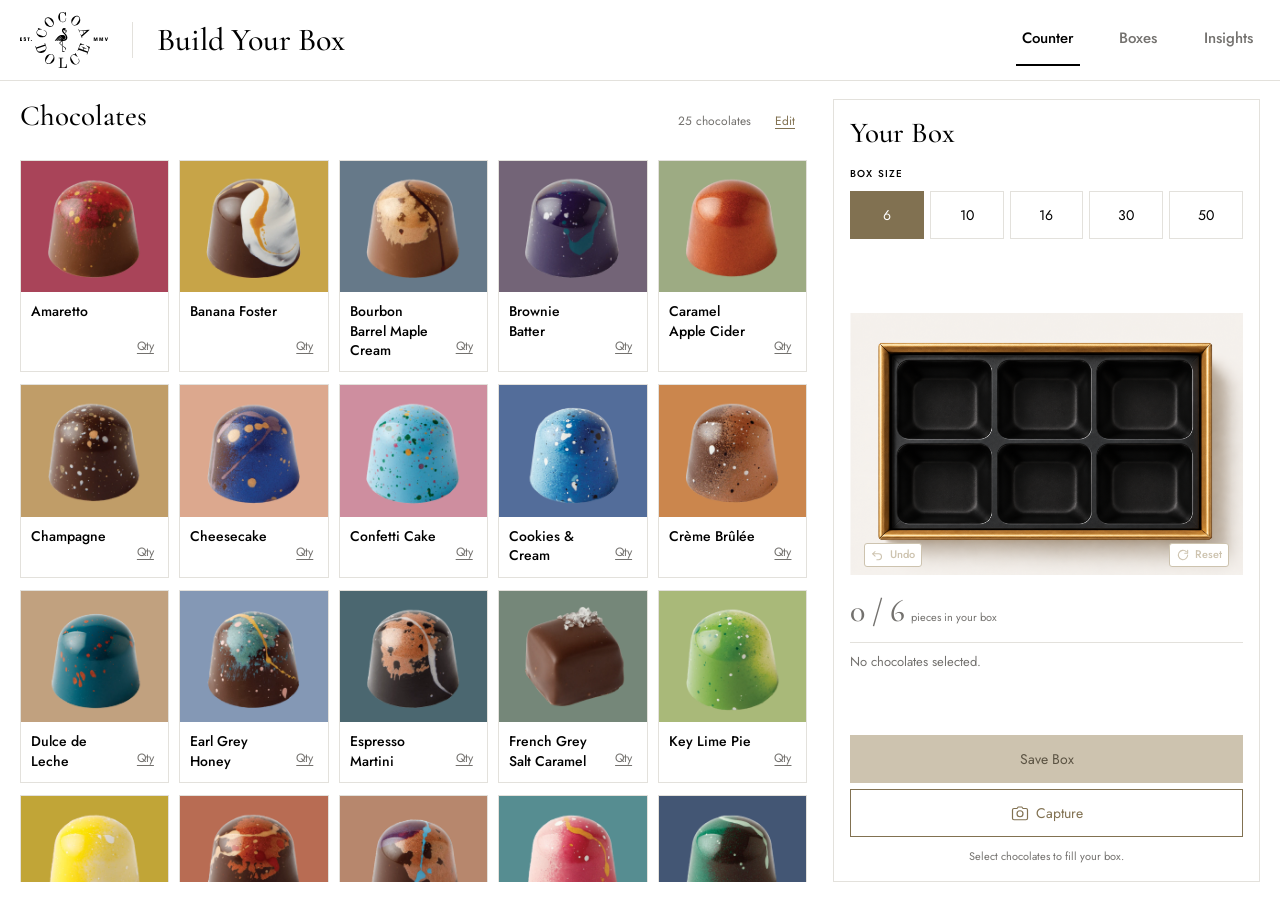
==== commit 9966352f: "Complete Phase A direct box editing and controls Co-Authored-By: Claude Sonnet 5 <noreply@anthropic." ====
--- a/cocoa-dolce-box-log.html
+++ b/cocoa-dolce-box-log.html
@@ -209,10 +209,14 @@
         <div class="builder-heading"><h2 id="builder-title">Your Box</h2></div>
         <span class="box-size-label" id="size-label">BOX SIZE</span>
         <div class="box-size-options" role="group" aria-labelledby="size-label"><button type="button" data-capacity-option="6" aria-label="6 pieces" aria-pressed="true">6</button><button type="button" data-capacity-option="10" aria-label="10 pieces" aria-pressed="false">10</button><button type="button" data-capacity-option="16" aria-label="16 pieces" aria-pressed="false">16</button><button type="button" data-capacity-option="30" aria-label="30 pieces" aria-pressed="false">30</button><button type="button" data-capacity-option="50" aria-label="50 pieces" aria-pressed="false">50</button></div>
-        <div class="box-scene"><img src="assets/box/top-view-6.png" alt="Empty six-piece box, top-down view" width="1536" height="1024"></div>
+        <div class="box-visual">
+          <div class="box-scene"><img src="assets/box/top-view-6.png" alt="Empty six-piece box, top-down view" width="1536" height="1024"></div>
+          <button type="button" class="box-undo" data-action="undo" disabled aria-label="Undo last change"><svg aria-hidden="true" focusable="false" width="14" height="14" viewBox="0 0 24 24" fill="none" stroke="currentColor" stroke-width="1.8" stroke-linecap="round" stroke-linejoin="round"><path d="M3 10h10a5 5 0 0 1 0 10h-3"/><path d="M7 6 3 10l4 4"/></svg><span>Undo</span></button>
+          <button type="button" class="box-reset" data-action="reset" disabled aria-label="Reset box"><svg aria-hidden="true" focusable="false" width="14" height="14" viewBox="0 0 24 24" fill="none" stroke="currentColor" stroke-width="1.8" stroke-linecap="round" stroke-linejoin="round"><path d="M20 12a8 8 0 1 1-2.34-5.66"/><path d="M20 4v5h-5"/></svg><span>Reset</span></button>
+        </div>
         <div class="piece-progress"><span class="piece-count"><strong id="foundation-count" aria-live="polite">0 / 6</strong><span>pieces in your box</span></span><span class="box-complete-badge" id="box-complete" hidden aria-live="polite">&#10003; Box Complete!</span></div>
         <div class="box-summary"><p>No chocolates selected.</p></div>
-        <div class="builder-controls"><button disabled>Undo</button><button disabled>Edit</button><button disabled>Empty Box</button><button class="save-box" disabled>Save Box</button><button type="button" class="capture-box" data-action="capture"><svg aria-hidden="true" focusable="false" width="18" height="18" viewBox="0 0 24 24" fill="none" stroke="currentColor" stroke-width="1.6" stroke-linecap="round" stroke-linejoin="round"><path d="M8 6l1.5-2h5L16 6h4a2 2 0 0 1 2 2v11a2 2 0 0 1-2 2H4a2 2 0 0 1-2-2V8a2 2 0 0 1 2-2z"/><circle cx="12" cy="13" r="4"/></svg><span>Capture</span></button></div>
+        <div class="builder-controls"><button class="save-box" disabled>Save Box</button><button type="button" class="capture-box" data-action="capture"><svg aria-hidden="true" focusable="false" width="18" height="18" viewBox="0 0 24 24" fill="none" stroke="currentColor" stroke-width="1.6" stroke-linecap="round" stroke-linejoin="round"><path d="M8 6l1.5-2h5L16 6h4a2 2 0 0 1 2 2v11a2 2 0 0 1-2 2H4a2 2 0 0 1-2-2V8a2 2 0 0 1 2-2z"/><circle cx="12" cy="13" r="4"/></svg><span>Capture</span></button></div>
         <p class="builder-footnote">Select chocolates to fill your box.</p>
       </aside>
     </div>
--- a/counter.css
+++ b/counter.css
@@ -43,14 +43,14 @@
 .box-size-options button[aria-pressed="true"] {background:var(--counter-accent);color:var(--counter-paper);border-color:var(--counter-accent);}
 .box-size-options button:focus-visible {outline-color:var(--counter-accent);}
 /* Supplied fixed-view render, with no crop or CSS recreation. */
-.box-scene {margin:24px 0;}
+.box-scene {margin:24px 0 0;}
 .box-scene img {display:block;width:100%;height:auto;object-fit:contain;margin-inline:auto;}
 .piece-progress {display:flex;align-items:baseline;justify-content:space-between;border-bottom:1px solid var(--counter-border);padding-bottom:15px;gap:12px;}
 .piece-progress strong {font:500 32px var(--serif);}
 .piece-progress span {font-size:11px;color:var(--counter-muted);}
 .box-summary {padding:22px 0;min-height:78px;}
 .box-summary p {font-size:13px;color:var(--counter-muted);margin:0;}
-.builder-controls {display:grid;grid-template-columns:1fr 1fr 1.3fr;gap:6px;}
+.builder-controls {display:grid;grid-template-columns:1fr;gap:6px;}
 .builder-controls button {min-height:44px;border:1px solid var(--counter-border);border-radius:0;background:transparent;font-size:12px;padding:8px 4px;}
 .builder-controls button:disabled {color:var(--color-disabled);border-color:var(--color-disabled);cursor:not-allowed;}
 .builder-controls .save-box {grid-column:1/-1;font-size:14px;min-height:48px;margin-top:6px;}
@@ -77,7 +77,8 @@
   .builder > * {flex-shrink:0;}
   .builder-heading {margin-bottom:16px;}
   .box-size-options button {min-height:48px;font-size:14px;}
-  .box-scene {position:relative;container-type:size;flex:1 0 120px;margin:16px 0;}
+  .box-visual {flex:1 0 120px;margin:16px 0;}
+  .box-scene {position:relative;container-type:size;}
   /* The supplied 1050px square render scales uniformly to either available dimension. */
   .box-scene img {position:absolute;left:50%;top:50%;transform:translate(-50%,-50%);width:100%;max-width:100cqh;height:auto;object-fit:contain;}
   .piece-progress {padding-bottom:12px;}
--- a/counter-builder.css
+++ b/counter-builder.css
@@ -5,11 +5,8 @@
 .catalog-item .quantity-badge {position:absolute;right:8px;top:8px;}
 .quantity-open {position:absolute;bottom:3px;right:2px;min-width:44px;min-height:44px;border:0;background:transparent;color:var(--counter-muted);font-size:12px;text-decoration:underline;text-underline-offset:3px;}
 .quantity-open:hover {color:var(--counter-ink);}
-.catalog-editing {opacity:.5;}
-.catalog-editing button {cursor:default;}
 .builder-controls .save-box:not(:disabled) {background:var(--counter-accent);color:var(--counter-paper);border-color:var(--counter-accent);}
-.builder-controls [aria-pressed="true"] {border-color:var(--counter-accent);}
-/* Undo / Edit / Empty Box / Capture: outlined secondary actions, never solid. */
+/* Capture: outlined secondary action, never solid. */
 .builder-controls button:not(.save-box) {border-color:var(--counter-accent);color:var(--counter-accent);background:var(--counter-paper);}
 .builder-controls button:not(.save-box):hover:not(:disabled) {background:var(--color-bg-secondary);}
 .builder-controls button:not(.save-box):disabled {border-color:var(--color-disabled);color:var(--color-disabled);background:var(--counter-paper);}
@@ -19,17 +16,16 @@
 .box-scene .box-render {position:static;transform:none;display:block;width:100%;height:auto;max-width:none;margin:0;object-fit:contain;}
 .box-overlay {position:absolute;inset:0;}
 .box-piece {position:absolute;transform:translate(-50%,-50%);width:var(--piece-scale);aspect-ratio:var(--piece-aspect,600/540);border:0;padding:0;background:transparent;display:grid;place-items:center;pointer-events:none;}
-.editing .box-piece.occupied::after {content:"";position:absolute;inset:-10%;pointer-events:auto;}
+/* Every occupied slot is permanently tap-to-remove / drag-to-move-or-swap; this
+   is not conditional on any edit-mode toggle (there isn't one). The larger inset
+   gives the tap target more forgiving margin than the visible piece alone. */
+.box-piece.occupied::after {content:"";position:absolute;inset:-10%;pointer-events:auto;}
 .box-scene .box-piece img {position:static;width:100%;height:100%;object-fit:contain;object-position:center;pointer-events:none;filter:drop-shadow(0 3px 3px rgba(0,0,0,.4));}
 .box-piece:disabled {cursor:default;opacity:1;}
 .box-piece .slot-number {visibility:hidden;color:var(--counter-muted);font-size:11px;}
-.editing .box-piece {touch-action:none;cursor:grab;outline:1px dashed #b49a6c80;}
-.box-scene.editing {touch-action:none;}
 .piece-drag-preview {position:fixed;transform:translate(-50%,-50%);height:auto;object-fit:contain;pointer-events:none;z-index:100;filter:drop-shadow(0 3px 3px #0005);}
-.editing .box-piece.occupied img {filter:drop-shadow(0 2px 3px #0006);}
-.editing .box-piece:not(.occupied) .slot-number {visibility:visible;}
-.editing .box-piece.dragging {opacity:.55;outline:2px solid var(--counter-accent);}
-.editing .box-piece.drop-target {outline:2px solid var(--counter-ink);background:#ffffff30;}
+.box-piece.dragging {opacity:.55;outline:2px solid var(--counter-accent);}
+.box-piece.drop-target {outline:2px solid var(--counter-ink);background:#ffffff30;}
 .box-piece:focus-visible {outline:2px solid var(--counter-accent);outline-offset:2px;}
 .arriving img {animation:piece-arrive 240ms ease-out;}
 @keyframes piece-arrive {from{opacity:0;translate:0 -12px;scale:.9;}to{opacity:1;translate:0 0;scale:1;}}
@@ -58,13 +54,17 @@
 .dialog-actions button:last-child:disabled {background:var(--color-disabled);border-color:var(--color-disabled);color:#5b5343;opacity:1;}
 @media(max-width:760px){.box-frame{max-width:320px;}}
 @media(min-width:1024px) and (max-width:1499px) and (orientation:landscape){
-  .box-frame {position:absolute;left:50%;top:50%;transform:translate(-50%,-50%);width:100%;max-width:100cqh;}
+  /* Bottom-anchored (not vertically centered): when box-scene's available height
+     exceeds what a full-width image needs, any slack collects above the image
+     instead of below it, so the box-visual's bottom edge -- where Undo/Reset
+     are anchored -- always sits right against the image, never far below it. */
+  .box-frame {position:absolute;left:50%;bottom:0;transform:translateX(-50%);width:100%;max-width:100cqh;}
 }
 /* Final Phase 3: wider box workspace and compact capacity controls. */
 .box-size-options {grid-template-columns:repeat(5,minmax(0,1fr));gap:6px;}
 .builder-controls .capture-box {grid-column:1/-1;min-height:48px;font-size:14px;display:flex;align-items:center;justify-content:center;gap:7px;}
 .box-piece.occupied {pointer-events:auto;cursor:pointer;touch-action:none;}
-.temporary-tray {position:relative;width:100%;min-width:calc(var(--tray-columns)*44px);aspect-ratio:var(--tray-columns)/var(--tray-rows);background:#24221f;border:5px solid #b49a6c;}
+.temporary-tray {position:relative;width:100%;min-width:calc(var(--tray-columns)*44px);aspect-ratio:var(--tray-columns)/var(--tray-rows);background:#24221f;border:5px solid #b49a6c;margin-bottom:56px;}
 .tray-cavities {position:absolute;inset:0;display:grid;grid-template-columns:repeat(var(--tray-columns),1fr);grid-template-rows:repeat(var(--tray-rows),1fr);}
 .tray-cavities span {border:3px solid #35312b;background:#141413;box-shadow:inset 0 3px 5px #000;}
 @media(min-width:761px){
@@ -78,14 +78,14 @@
 }
 @media(min-width:1024px) and (max-width:1499px) and (orientation:landscape){
   .builder {height:100%;max-height:100%;}
-  .box-scene {flex:1 0 130px;}
+  .box-visual {flex:1 0 130px;}
   .box-frame {max-width:150cqh;}
-  .temporary-tray {margin:auto;}
+  .temporary-tray {margin:auto auto 56px;}
   .chocolate-grid {grid-template-columns:repeat(auto-fill,minmax(140px,1fr));}
 }
 @media(max-width:1023px){.box-scene {overflow:auto;}}
 .temporary-tray .box-piece img {transform:none;max-width:none;}
-/* Catalog order editing is separate from the box's editing state. */
+/* Catalog order editing is its own independent mode, unrelated to box pieces. */
 .catalog-tools {display:flex;align-items:center;gap:12px;flex:none;white-space:nowrap;}
 #catalog-edit {min-width:44px;min-height:44px;padding:4px;border:0;background:transparent;color:var(--counter-accent);font-size:12px;text-decoration:underline;text-underline-offset:3px;}
 #catalog-edit:disabled {opacity:.4;cursor:default;}
@@ -108,3 +108,22 @@
 /* Insights uses the same transparent front-view photos as the Counter catalog. */
 #v-insights .insights-chocolate {display:block;width:36px;height:36px;object-fit:contain;object-position:center;background:transparent;border:0;flex:none;}
 #v-insights .insights-missing {display:grid;place-items:center;color:var(--muted);font-size:16px;}
+/* Undo / Reset overlay the box visual's own bottom corners, sitting directly on
+   the light background/mat area below the last row of chocolates (the real box
+   photos have generous clear space there) rather than in a separate row below
+   the image. The placeholder trays (16/30/50) have no such margin of their own
+   -- their cavities run edge to edge -- so a small bottom margin is reserved on
+   the tray element itself (not on the slot grid, which keeps its own coordinates
+   untouched) purely so the controls always land below the last cavity, never on it. */
+.box-visual {position:relative;display:flex;flex-direction:column;margin-bottom:16px;}
+.box-undo,.box-reset {position:absolute;bottom:12px;display:flex;align-items:center;gap:5px;min-height:34px;padding:8px 9px;background:#ffffff;border:1px solid var(--counter-accent);border-radius:3px;color:var(--counter-accent);font-size:12px;font-weight:500;box-shadow:0 1px 3px rgba(0,0,0,.18);}
+.box-undo {left:14px;}
+.box-reset {right:14px;}
+.box-undo svg,.box-reset svg {width:14px;height:14px;flex:none;}
+.box-undo:hover:not(:disabled),.box-reset:hover:not(:disabled) {background:var(--color-bg-secondary);}
+.box-undo:disabled,.box-reset:disabled {color:var(--color-disabled);border-color:var(--color-disabled);cursor:not-allowed;box-shadow:none;}
+@media(max-width:380px){.box-undo span,.box-reset span{display:none;}.box-undo,.box-reset{padding:8px;}}
+/* The landscape-tablet box render is shorter (bound by available panel height,
+   not width), so its own clear margin below the last row shrinks in step --
+   the overlay controls shrink to match so they still land below every slot. */
+@media(min-width:1024px) and (max-width:1499px) and (orientation:landscape){.box-scene{flex:1 1 auto;min-height:0;}.box-undo,.box-reset{min-height:23px;padding:3px 6px;bottom:8px;font-size:11px;}}
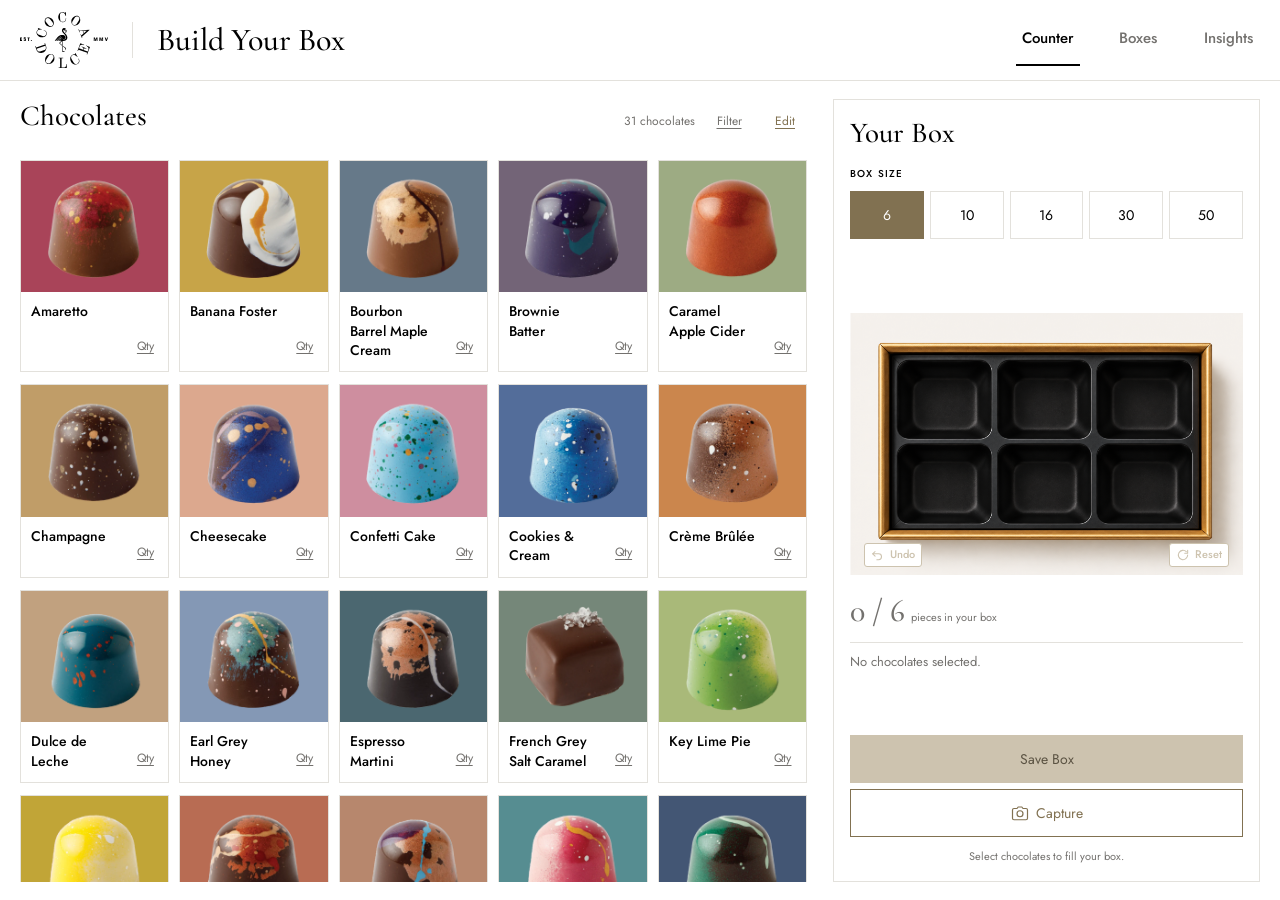
==== commit f2e12856: "Complete Phase B exports and chocolate filtering Co-Authored-By: Claude Sonnet 5 <noreply@anthropic." ====
--- a/cocoa-dolce-box-log.html
+++ b/cocoa-dolce-box-log.html
@@ -150,7 +150,6 @@
 .pair .duo .bb+.bb{margin-left:-8px}
 .lift{font-size:12px;border-radius:999px;padding:3px 9px;background:var(--surface-2);white-space:nowrap}
 .lift.hi{background:var(--gold);color:#fff}
-.watch{font-family:var(--serif);font-size:56px;font-weight:600;line-height:1;font-variant-numeric:tabular-nums}
 .empty{padding:28px;text-align:center;color:var(--ink-soft)}
 .menu-row{display:grid;grid-template-columns:40px 1fr 110px 110px 120px auto;gap:10px;align-items:center;padding:8px 0;border-bottom:1px solid var(--line)}
 .menu-row input[type=text],.menu-row select,.field{border:1px solid var(--line);background:var(--surface);color:var(--ink);border-radius:8px;padding:7px 9px;font:inherit;width:100%}
@@ -202,8 +201,9 @@
   <section class="view" id="v-counter" aria-label="Counter">
     <div class="foundation">
       <section class="catalog" aria-labelledby="catalog-title">
-        <div class="catalog-top"><h2 id="catalog-title">Chocolates</h2><div class="catalog-tools"><span id="catalog-result"></span><button type="button" id="catalog-edit" aria-pressed="false" aria-label="Edit catalog order" title="Edit catalog order">Edit</button></div></div>
+        <div class="catalog-top"><h2 id="catalog-title">Chocolates</h2><div class="catalog-tools"><span id="catalog-result"></span><div class="catalog-filter"><button type="button" class="catalog-filter-toggle" id="catalog-filter-toggle" aria-haspopup="true" aria-expanded="false">Filter</button><div class="catalog-filter-menu" id="catalog-filter-menu" role="menu" aria-label="Filter chocolates by category" hidden><button type="button" data-filter="all" role="menuitemradio" aria-checked="true">All</button><button type="button" data-filter="basic" role="menuitemradio" aria-checked="false">Basic</button><button type="button" data-filter="seasonal" role="menuitemradio" aria-checked="false">Seasonal</button><button type="button" data-filter="cocoshots" role="menuitemradio" aria-checked="false">CocoShots</button></div></div><button type="button" id="catalog-edit" aria-pressed="false" aria-label="Edit catalog order" title="Edit catalog order">Edit</button></div></div>
         <div class="chocolate-grid"></div>
+        <p class="catalog-empty" id="catalog-empty" hidden>No chocolates available in this category.</p>
       </section>
       <aside class="builder" aria-labelledby="builder-title">
         <div class="builder-heading"><h2 id="builder-title">Your Box</h2></div>
@@ -270,25 +270,6 @@
       <div class="stats" id="timeStats"></div>
       <div class="scroll"><table id="boxTable"></table></div>
     </div>
-
-    <div class="section">
-      <h2>Measure the time it adds</h2>
-      <p class="muted" style="max-width:68ch">Time a few boxes the old way with this stopwatch: start when the first piece is picked up, stop when the lid closes. The app times logged boxes the same way, from the first tap to save. The difference is the time the log adds.</p>
-      <div class="two" style="margin-top:12px">
-        <div>
-          <div class="row" style="margin-bottom:10px">
-            <span class="small muted">Box size</span>
-            <select class="field" id="bSize" style="width:auto"></select>
-          </div>
-          <div class="watch" id="watch">0.0 s</div>
-          <div class="row" style="margin-top:12px">
-            <button class="btn gold" id="bStart">Start</button>
-            <button class="btn" id="bStop" disabled>Stop and record</button>
-          </div>
-        </div>
-        <div id="compare"></div>
-      </div>
-    </div>
   </section>
 
   <!-- INSIGHTS -->
@@ -332,7 +313,7 @@
   <h3 style="font-family:var(--serif);font-size:22px;margin:0 0 8px" id="fbTitle">Copy export</h3>
   <p class="small muted">Downloads aren't available in this view. Copy the text below into a file.</p>
   <textarea id="fbText" readonly></textarea>
-  <div class="row" style="margin-top:10px;justify-content:flex-end"><button class="btn" id="fbCopy">Copy</button><button class="btn gold" id="fbClose">Close</button></div>
+  <div class="row" style="margin-top:10px;justify-content:flex-end"><button class="btn" id="fbCopy">Copy</button><button class="btn gold" id="fbDownload">Download</button><button class="btn" id="fbClose">Cancel</button></div>
 </dialog>
 
 <script>
@@ -366,7 +347,7 @@
 ].map(([id,name,shell,top,deco])=>({id,name,shell,top,deco,active:true}));
 
 const SIZES = [6,10,16,30,50];
-const LS = {boxes:"cd-boxes-v1", menu:"cd-menu-v1", loc:"cd-loc", base:"cd-baseline-v1", pend:"cd-pending-v1"};
+const LS = {boxes:"cd-boxes-v1", menu:"cd-menu-v1", loc:"cd-loc", pend:"cd-pending-v1"};
 const lsGet = (k,d) => { try{ const v = localStorage.getItem(k); return v ? JSON.parse(v) : d; }catch(e){ return d; } };
 const lsSet = (k,v) => { try{ localStorage.setItem(k, JSON.stringify(v)); }catch(e){} };
 
@@ -374,7 +355,6 @@
 let menu = lsGet(LS.menu, null) || DEFAULT_MENU.map(m=>({...m}));
 let boxes = lsGet(LS.boxes, []);
 if(!Array.isArray(boxes))boxes=[];
-let baseline = lsGet(LS.base, []);
 let db = null, dbLive = false;
 let box = freshBox(null);
 let autoTimer = null, tick = null;
@@ -611,6 +591,7 @@
   });
   return [head.join(","), ...rows].join("\n");
 }
+let currentExport = null; // {kind, filename, data} backing the preview/Copy/Download popup, always the same source
 async function exportFile(kind){
   if (!boxes.length){ nudge("No boxes saved yet."); return; }
   const stamp = new Date().toISOString().slice(0,10);
@@ -622,12 +603,26 @@
     try{ await dl.save({filename, data}); return; }
     catch(e){ if (e && e.code==="declined") return; if (e && e.code==="rate_limited"){ nudge("A save prompt is already open."); return; } }
   }
-  $("#fbTitle").textContent = filename; $("#fbText").value = data; $("#fallback").showModal();
+  currentExport = {kind, filename, data};
+  $("#fbTitle").textContent = filename; $("#fbText").value = data; $("#fbCopy").textContent = "Copy"; $("#fallback").showModal();
+}
+function downloadTextFile(filename, data, mime){
+  const blob = new Blob([data], {type: mime});
+  const url = URL.createObjectURL(blob);
+  const a = document.createElement("a");
+  a.href = url; a.download = filename;
+  document.body.appendChild(a); a.click(); a.remove();
+  setTimeout(() => URL.revokeObjectURL(url), 0);
 }
 $("#expCsv").onclick = () => exportFile("csv");
 $("#expJson").onclick = () => exportFile("json");
 $("#fbClose").onclick = () => $("#fallback").close();
 $("#fbCopy").onclick = async () => { try{ await navigator.clipboard.writeText($("#fbText").value); $("#fbCopy").textContent="Copied"; }catch(e){ $("#fbText").select(); } };
+$("#fbDownload").onclick = () => {
+  if (!currentExport) return;
+  const mime = currentExport.kind==="csv" ? "text/csv;charset=utf-8" : "application/json;charset=utf-8";
+  downloadTextFile(currentExport.filename, currentExport.data, mime);
+};
 
 /* ---------- boxes view ---------- */
 const median = a => { if(!a.length) return null; const s=[...a].sort((x,y)=>x-y); const m=Math.floor(s.length/2); return s.length%2?s[m]:(s[m-1]+s[m])/2; };
@@ -655,38 +650,6 @@
         <td><button class="x" data-del="${esc(b.id)}" aria-label="Delete box">Delete</button></td></tr>`).join("") + "</tbody>";
     $("#boxTable").querySelectorAll("[data-del]").forEach(x => x.onclick = () => { if (confirm("Delete this box record?")) deleteBox(x.dataset.del); });
   }
-  renderCompare();
-}
-
-/* baseline stopwatch */
-$("#bSize").innerHTML = SIZES.map(s=>`<option>${s}</option>`).join("");
-let bStart = null, bTick = null;
-$("#bStart").onclick = () => {
-  bStart = performance.now(); $("#bStart").disabled = true; $("#bStop").disabled = false;
-  bTick = setInterval(()=>$("#watch").textContent = ((performance.now()-bStart)/1000).toFixed(1)+" s", 100);
-};
-$("#bStop").onclick = () => {
-  clearInterval(bTick);
-  const s = Math.round((performance.now()-bStart)/100)/10;
-  baseline.push({size:+$("#bSize").value, seconds:s, at:new Date().toISOString()});
-  lsSet(LS.base, baseline);
-  bStart=null; $("#bStart").disabled=false; $("#bStop").disabled=true; $("#watch").textContent = s.toFixed(1)+" s";
-  renderCompare();
-};
-function renderCompare(){
-  const sizes = [...new Set([...baseline.map(b=>b.size), ...boxes.filter(b=>b.boxSize).map(b=>b.boxSize)])].sort((a,b)=>a-b);
-  if (!sizes.length){ $("#compare").innerHTML = `<p class="muted">Record a few timed boxes both ways to see the difference.</p>`; return; }
-  $("#compare").innerHTML = `<div class="scroll"><table><thead><tr><th>Box</th><th class="num">Without log</th><th class="num">With log</th><th class="num">Added</th></tr></thead><tbody>${
-    sizes.map(s=>{
-      const bl = baseline.filter(b=>b.size===s).map(b=>b.seconds);
-      const ap = boxes.filter(b=>b.boxSize===s).map(b=>b.captureSeconds);
-      const mb = median(bl), ma = median(ap);
-      const add = mb!=null && ma!=null ? ma-mb : null;
-      return `<tr><td>${s} pieces</td><td class="num">${fmt(mb)} <span class="muted small">(${bl.length})</span></td><td class="num">${fmt(ma)} <span class="muted small">(${ap.length})</span></td><td class="num"><b>${add==null?"–":(add>=0?"+":"")+add.toFixed(1)+" s"}</b></td></tr>`;
-    }).join("")}</tbody></table></div>
-    <p class="small muted">Medians, with the number of timed boxes in brackets. Aim for at least 10 each way.</p>
-    ${baseline.length?`<button class="x" id="clrBase">Clear stopwatch times</button>`:""}`;
-  const c = $("#clrBase"); if (c) c.onclick = () => { if(confirm("Clear all stopwatch times?")){ baseline=[]; lsSet(LS.base, baseline); renderCompare(); } };
 }
 
 /* ---------- insights ---------- */
--- a/counter.css
+++ b/counter.css
@@ -19,9 +19,15 @@
 .catalog h2,.builder h2 {font:500 29px/1.2 var(--serif);margin:0;}
 #catalog-result {font-size:12px;color:var(--counter-muted);}
 .chocolate-grid {display:grid;grid-template-columns:repeat(auto-fill,minmax(180px,1fr));gap:14px 12px;}
+/* Independent of the grid on purpose: a filter with zero matches must never
+   take the "Chocolates" heading, count, Filter, or Edit controls with it. */
+.catalog-empty {margin:32px 0;text-align:center;color:var(--counter-muted);font-size:14px;}
 .chocolate-card {border:1px solid var(--counter-border);background:var(--counter-paper);padding:0;text-align:left;min-width:0;display:flex;flex-direction:column;border-radius:0;transition:border-color .16s;}
 .chocolate-visual {aspect-ratio:1.12;display:grid;place-items:center;width:100%;background:var(--product-background);overflow:hidden;}
 .chocolate-visual img {width:94%;height:94%;object-fit:contain;min-height:0;transition:transform .16s;}
+/* Neutral placeholder for a product photo that fails to load -- never a
+   broken-image icon, never a fabricated chocolate. */
+.chocolate-visual.image-missing::after {content:"";width:36%;aspect-ratio:1;border-radius:50%;background:rgba(0,0,0,.14);}
 .chocolate-card:hover {border-color:var(--counter-ink);}
 .chocolate-card:hover img {transform:scale(1.035);}
 .chocolate-card:active img {transform:scale(.97);}
--- a/counter-builder.css
+++ b/counter-builder.css
@@ -89,6 +89,16 @@
 .catalog-tools {display:flex;align-items:center;gap:12px;flex:none;white-space:nowrap;}
 #catalog-edit {min-width:44px;min-height:44px;padding:4px;border:0;background:transparent;color:var(--counter-accent);font-size:12px;text-decoration:underline;text-underline-offset:3px;}
 #catalog-edit:disabled {opacity:.4;cursor:default;}
+/* Compact filter popover: a plain text trigger next to the count/Edit controls,
+   matching their minimal styling -- no pill, no chip row, no filled button. */
+.catalog-filter {position:relative;flex:none;}
+.catalog-filter-toggle {min-width:44px;min-height:44px;padding:4px 8px;border:0;background:transparent;color:var(--counter-muted);font-size:12px;text-decoration:underline;text-underline-offset:3px;}
+.catalog-filter-toggle.is-active {color:var(--counter-accent);}
+.catalog-filter-menu {position:absolute;top:100%;right:0;margin-top:4px;background:#ffffff;border:1px solid var(--color-disabled);border-radius:6px;box-shadow:0 6px 20px rgba(0,0,0,.14);padding:4px;min-width:150px;z-index:6;display:flex;flex-direction:column;gap:1px;}
+.catalog-filter-menu[hidden] {display:none;}
+.catalog-filter-menu button {text-align:left;min-height:38px;padding:8px 10px;border:0;background:transparent;border-radius:4px;font-size:13px;color:var(--color-text);}
+.catalog-filter-menu button:hover {background:var(--color-bg-secondary);}
+.catalog-filter-menu button[aria-checked="true"] {color:var(--color-primary);font-weight:600;}
 .catalog-reordering .chocolate-card {cursor:grab;touch-action:none;}
 .catalog-reordering .catalog-item {touch-action:none;}
 .catalog-reordering .chocolate-card:hover img {transform:none;}
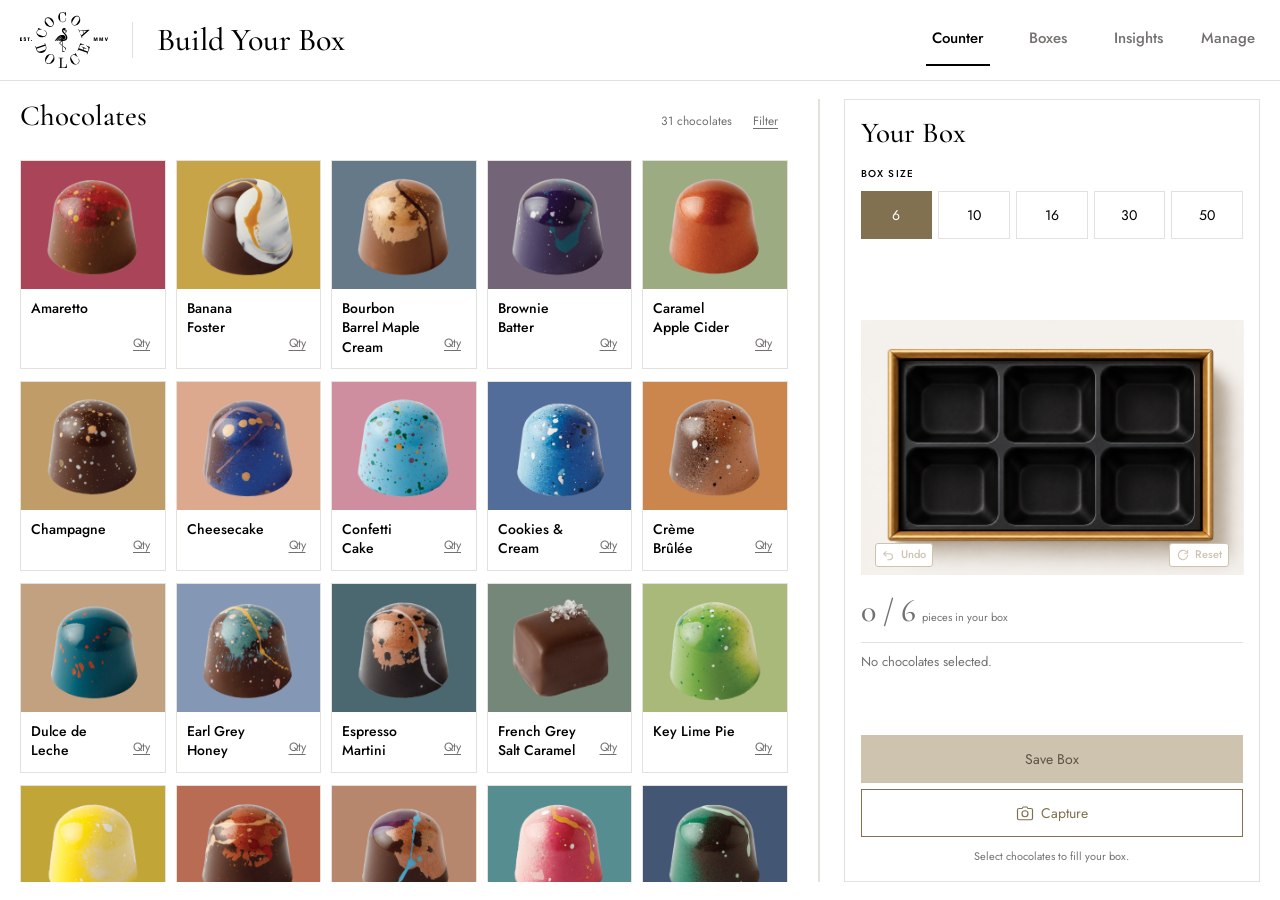
==== commit c2bd95f0: "Complete Phase C catalog management and resizable counter" ====
--- a/cocoa-dolce-box-log.html
+++ b/cocoa-dolce-box-log.html
@@ -176,9 +176,12 @@
 <link rel="stylesheet" href="counter.css">
 <link rel="stylesheet" href="counter-builder.css">
 <script src="counter-products.js"></script>
+<script src="counter-catalog-state.js"></script>
 <script src="counter-selection.js"></script>
 <script src="counter-box.js"></script>
 <script src="counter-catalog.js"></script>
+<script src="counter-manage.js"></script>
+<script src="counter-resize.js"></script>
 <script src="counter-transactions.js"></script>
 <script src="counter-foundation.js"></script>
 </head>
@@ -192,6 +195,7 @@
     <button data-view="counter" aria-current="page" aria-selected="true">Counter</button>
     <button data-view="boxes" aria-selected="false">Boxes</button>
     <button data-view="insights" aria-selected="false">Insights</button>
+    <button data-view="manage" aria-selected="false">Manage</button>
   </nav>
   <span id="sync" hidden></span>
 </header>
@@ -201,11 +205,11 @@
   <section class="view" id="v-counter" aria-label="Counter">
     <div class="foundation">
       <section class="catalog" aria-labelledby="catalog-title">
-        <div class="catalog-top"><h2 id="catalog-title">Chocolates</h2><div class="catalog-tools"><span id="catalog-result"></span><div class="catalog-filter"><button type="button" class="catalog-filter-toggle" id="catalog-filter-toggle" aria-haspopup="true" aria-expanded="false">Filter</button><div class="catalog-filter-menu" id="catalog-filter-menu" role="menu" aria-label="Filter chocolates by category" hidden><button type="button" data-filter="all" role="menuitemradio" aria-checked="true">All</button><button type="button" data-filter="basic" role="menuitemradio" aria-checked="false">Basic</button><button type="button" data-filter="seasonal" role="menuitemradio" aria-checked="false">Seasonal</button><button type="button" data-filter="cocoshots" role="menuitemradio" aria-checked="false">CocoShots</button></div></div><button type="button" id="catalog-edit" aria-pressed="false" aria-label="Edit catalog order" title="Edit catalog order">Edit</button></div></div>
+        <div class="catalog-top"><h2 id="catalog-title">Chocolates</h2><div class="catalog-tools"><span id="catalog-result"></span><div class="catalog-filter"><button type="button" class="catalog-filter-toggle" id="catalog-filter-toggle" aria-haspopup="true" aria-expanded="false">Filter</button><div class="catalog-filter-menu" id="catalog-filter-menu" role="menu" aria-label="Filter chocolates by category" hidden><button type="button" data-filter="all" role="menuitemradio" aria-checked="true">All</button><button type="button" data-filter="basic" role="menuitemradio" aria-checked="false">Basic</button><button type="button" data-filter="seasonal" role="menuitemradio" aria-checked="false">Seasonal</button><button type="button" data-filter="cocoshots" role="menuitemradio" aria-checked="false">CocoShots</button></div></div></div></div>
         <div class="chocolate-grid"></div>
         <p class="catalog-empty" id="catalog-empty" hidden>No chocolates available in this category.</p>
       </section>
-      <aside class="builder" aria-labelledby="builder-title">
+      <div class="counter-divider" role="separator" aria-label="Resize Chocolates and Your Box panels" tabindex="0"></div><aside class="builder" aria-labelledby="builder-title">
         <div class="builder-heading"><h2 id="builder-title">Your Box</h2></div>
         <span class="box-size-label" id="size-label">BOX SIZE</span>
         <div class="box-size-options" role="group" aria-labelledby="size-label"><button type="button" data-capacity-option="6" aria-label="6 pieces" aria-pressed="true">6</button><button type="button" data-capacity-option="10" aria-label="10 pieces" aria-pressed="false">10</button><button type="button" data-capacity-option="16" aria-label="16 pieces" aria-pressed="false">16</button><button type="button" data-capacity-option="30" aria-label="30 pieces" aria-pressed="false">30</button><button type="button" data-capacity-option="50" aria-label="50 pieces" aria-pressed="false">50</button></div>
@@ -220,6 +224,16 @@
         <p class="builder-footnote">Select chocolates to fill your box.</p>
       </aside>
     </div>
+  </section>
+
+  <section class="view" id="v-manage" aria-label="Manage Chocolates" hidden>
+    <div class="manage-page section">
+      <div class="manage-heading"><h2>Manage Chocolates</h2><p class="muted small">Manage availability, order, and catalog items.</p></div>
+      <div id="manage-grid-host"></div>
+    </div>
+    <dialog id="manage-add-dialog" class="counter-dialog" aria-labelledby="manage-add-title">
+      <form id="manage-add-form" method="dialog"><h2 id="manage-add-title">Add Chocolate</h2><label for="manage-name">Chocolate Name</label><input class="field" id="manage-name" name="name" required autocomplete="off"><label for="manage-category">Category</label><select class="field" id="manage-category" name="category" required><option value="basic">Basic</option><option value="seasonal">Seasonal</option><option value="cocoshot">CocoShots</option></select><label for="manage-image">Image</label><input class="field" id="manage-image" name="image" type="file" accept="image/*"><p class="manage-form-error" id="manage-form-error" role="alert" hidden></p><div class="dialog-actions"><button type="button" data-manage-cancel>Cancel</button><button type="submit">Add Chocolate</button></div></form>
+    </dialog>
   </section>
   <!-- Retained legacy transaction UI and hooks for later phases. Not navigable. -->
   <section class="view" id="v-legacy-counter" hidden inert>
@@ -772,7 +786,11 @@
   if (e.key==="Enter" && !$("#save").disabled && !e.target.closest("button")){ e.preventDefault(); saveBox(); }
 });
 
-mountCounterFoundation({ products: COUNTER_PRODUCTS, escapeHTML: esc, transactionLocation:loc.value, onSaved:records=>{boxes=records;} });
+const catalogProducts=CounterCatalogState.products();
+const foundation=mountCounterFoundation({ products:catalogProducts, escapeHTML: esc, transactionLocation:loc.value, onSaved:records=>{boxes=records;} });
+CounterCatalogState.subscribe(products=>foundation.refreshProducts(products));
+mountCounterManage({escapeHTML:esc});
+mountCounterResize();
 renderCounter(); setSync();
 initDb();
 })();
--- a/counter-builder.css
+++ b/counter-builder.css
@@ -137,3 +137,37 @@
    not width), so its own clear margin below the last row shrinks in step --
    the overlay controls shrink to match so they still land below every slot. */
 @media(min-width:1024px) and (max-width:1499px) and (orientation:landscape){.box-scene{flex:1 1 auto;min-height:0;}.box-undo,.box-reset{min-height:23px;padding:3px 6px;bottom:8px;font-size:11px;}}
+
+/* Phase C management workspace and resizable Counter split. */
+@media(min-width:761px){
+   .foundation{grid-template-columns:minmax(0,var(--counter-catalog-split,65fr)) 10px minmax(0,var(--counter-builder-split,35fr));}
+   .counter-divider{width:10px;align-self:stretch;position:relative;cursor:col-resize;touch-action:none;}
+   .counter-divider::after{content:"";position:absolute;inset:0 4px;background:var(--counter-border);transition:background .15s;}
+   .counter-divider:hover::after,.counter-divider.is-dragging::after{background:var(--counter-accent);}
+}
+@media(max-width:760px){.counter-divider{display:none;}}
+.manage-page{padding:24px;}
+.manage-heading{margin-bottom:22px;}
+.manage-heading h2{font:500 29px/1.2 var(--serif);margin:0;}
+.manage-heading p{margin:4px 0 0;}
+.manage-grid{grid-template-columns:repeat(auto-fill,minmax(180px,1fr));}
+.manage-card{position:relative;border:1px solid var(--counter-border);background:var(--counter-paper);height:100%;cursor:grab;}
+.manage-card:active{cursor:grabbing;}
+.manage-card .chocolate-visual{display:grid;place-items:center;aspect-ratio:1.12;overflow:hidden;background:var(--product-background);}
+.manage-card .chocolate-visual img{width:94%;height:94%;object-fit:contain;}
+.manage-card .chocolate-name{display:flex;align-items:flex-start;gap:6px;min-height:55px;padding:11px 48px 11px 12px;}
+.manage-status{font-size:11px;color:var(--counter-muted);white-space:nowrap;}
+.manage-toggle{position:absolute;top:7px;right:7px;min-width:32px;min-height:32px;border:1px solid var(--counter-border);background:var(--counter-paper);color:var(--counter-accent);font-size:12px;padding:4px 7px;}
+.manage-toggle:hover{background:var(--color-bg-secondary);}
+.manage-item-inactive .manage-card{opacity:.62;}
+.manage-item-inactive .manage-card .chocolate-name{color:var(--counter-muted);}
+.manage-card .image-missing{background:var(--product-background);}
+.manage-card .image-missing::after{content:"";width:36%;aspect-ratio:1;border-radius:50%;background:rgba(0,0,0,.14);}
+.manage-image-fallback{display:none;}
+.manage-add-card{min-width:0;}
+.manage-add-card button{width:100%;height:100%;min-height:180px;border:1px dashed var(--counter-accent);background:var(--color-bg-secondary);color:var(--counter-accent);display:grid;place-content:center;gap:8px;text-align:center;}
+.manage-add-card button span{font-size:30px;line-height:1;}
+.manage-add-card button strong{font-size:13px;font-weight:500;}
+.manage-form-error{color:var(--warn);font-size:13px;margin:8px 0 0;}
+.manage-add-card button:focus-visible,.manage-toggle:focus-visible{outline:2px solid var(--counter-accent);outline-offset:2px;}
+@media(max-width:760px){.manage-page{padding:18px 14px;}.manage-grid{grid-template-columns:repeat(auto-fill,minmax(135px,1fr));}.manage-card .chocolate-name{font-size:12px;padding:9px 42px 9px 9px;}.manage-add-card button{min-height:150px;}}
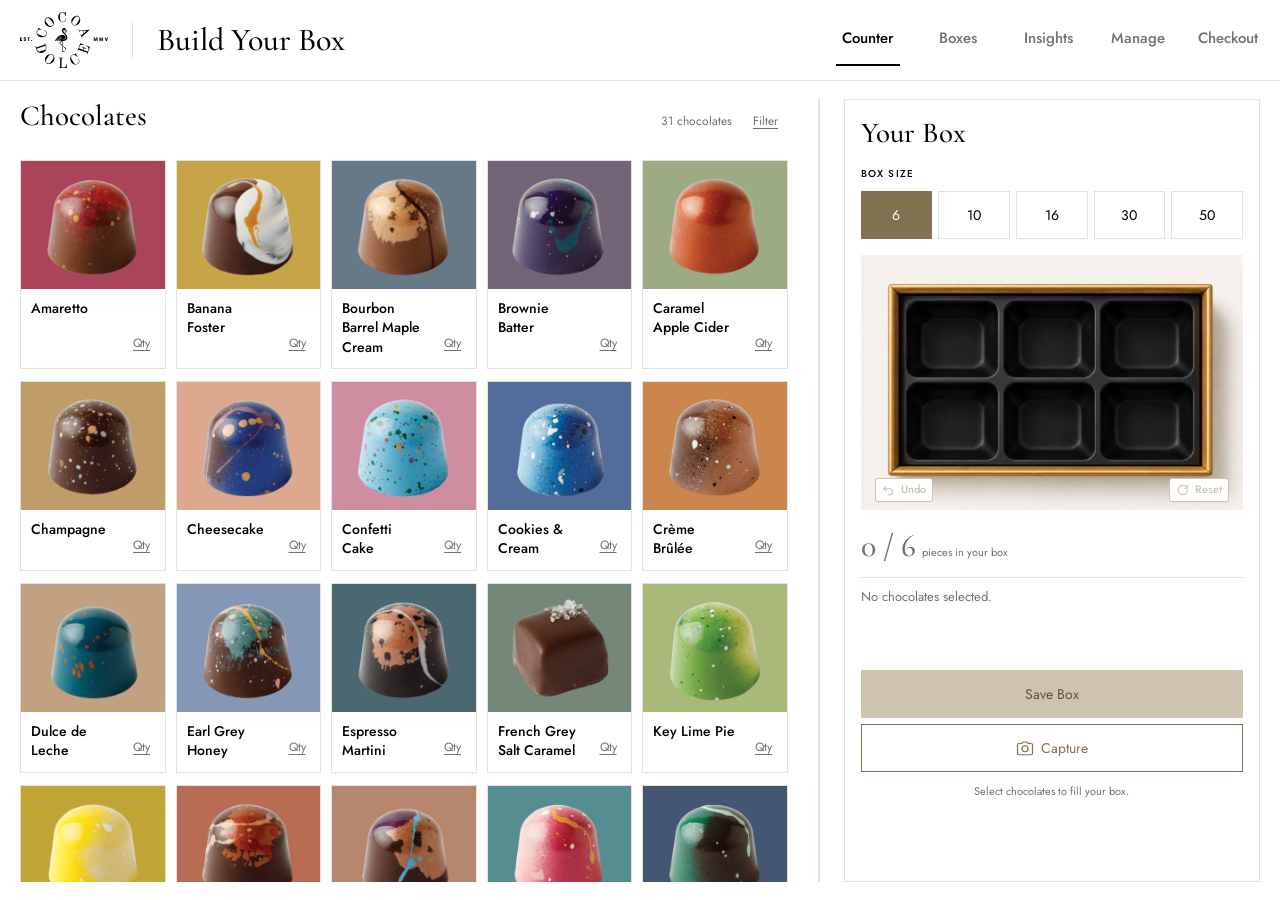
==== commit 350b60bf: "Add checkout and multi-box order flow" ====
--- a/cocoa-dolce-box-log.html
+++ b/cocoa-dolce-box-log.html
@@ -183,7 +183,9 @@
 <script src="counter-manage.js"></script>
 <script src="counter-resize.js"></script>
 <script src="counter-transactions.js"></script>
+<script src="counter-checkout.js"></script>
 <script src="counter-foundation.js"></script>
+<link rel="stylesheet" href="counter-checkout.css">
 </head>
 <body>
 <header>
@@ -196,6 +198,7 @@
     <button data-view="boxes" aria-selected="false">Boxes</button>
     <button data-view="insights" aria-selected="false">Insights</button>
     <button data-view="manage" aria-selected="false">Manage</button>
+    <button data-view="checkout" aria-selected="false">Checkout</button>
   </nav>
   <span id="sync" hidden></span>
 </header>
@@ -228,12 +231,23 @@
 
   <section class="view" id="v-manage" aria-label="Manage Chocolates" hidden>
     <div class="manage-page section">
-      <div class="manage-heading"><h2>Manage Chocolates</h2><p class="muted small">Manage availability, order, and catalog items.</p></div>
+      <div class="manage-heading"><div><h2>Manage Chocolates</h2><p class="muted small">Manage availability, order, and catalog items.</p></div><button type="button" class="manage-done" data-manage-done>Done</button></div>
       <div id="manage-grid-host"></div>
     </div>
     <dialog id="manage-add-dialog" class="counter-dialog" aria-labelledby="manage-add-title">
-      <form id="manage-add-form" method="dialog"><h2 id="manage-add-title">Add Chocolate</h2><label for="manage-name">Chocolate Name</label><input class="field" id="manage-name" name="name" required autocomplete="off"><label for="manage-category">Category</label><select class="field" id="manage-category" name="category" required><option value="basic">Basic</option><option value="seasonal">Seasonal</option><option value="cocoshot">CocoShots</option></select><label for="manage-image">Image</label><input class="field" id="manage-image" name="image" type="file" accept="image/*"><p class="manage-form-error" id="manage-form-error" role="alert" hidden></p><div class="dialog-actions"><button type="button" data-manage-cancel>Cancel</button><button type="submit">Add Chocolate</button></div></form>
+      <form id="manage-add-form" method="dialog"><h2 id="manage-add-title">Add Chocolate</h2><label for="manage-name">Chocolate Name</label><input class="field" id="manage-name" name="name" required autocomplete="off"><label for="manage-category">Category</label><select class="field" id="manage-category" name="category" required><option value="basic">Basic</option><option value="seasonal">Seasonal</option><option value="cocoshot">CocoShots</option></select><label for="manage-image">Image</label><div class="manage-file-row"><label class="manage-file-button" for="manage-image">Choose Image</label><span class="manage-file-name" id="manage-file-name">No file chosen</span><input class="manage-file-input" id="manage-image" name="image" type="file" accept="image/*"></div><p class="manage-form-error" id="manage-form-error" role="alert" hidden></p><div class="dialog-actions"><button type="button" data-manage-cancel>Cancel</button><button type="submit">Add Chocolate</button></div></form>
     </dialog>
+    <dialog id="manage-done-dialog" class="counter-dialog" aria-labelledby="manage-done-title"><h2 id="manage-done-title">Are you sure?</h2><p>Finish managing the catalog?</p><div class="dialog-actions"><button type="button" data-manage-done-cancel>Cancel</button><button type="button" data-manage-done-confirm>Done</button></div></dialog>
+  </section>
+  <section class="view" id="v-checkout" aria-label="Checkout" hidden>
+    <div class="checkout-heading"><div><h2 tabindex="-1">Checkout</h2><p>Review the boxes in this order.</p></div></div>
+    <p id="checkout-error" role="alert" hidden></p>
+    <div class="checkout-layout">
+    <div id="checkout-empty" hidden><h3>No boxes in this order yet.</h3><p>Build and save a box to begin an order.</p><button type="button" id="checkout-build">Build a Box</button></div>
+    <div id="checkout-boxes"></div>
+    <aside class="checkout-actions" aria-labelledby="checkout-summary-title"><h3 id="checkout-summary-title">Order Summary</h3><span id="checkout-count"></span><ul id="checkout-prices" aria-label="Box prices"></ul><div class="checkout-total-row"><span>Total</span><strong id="checkout-total" aria-live="polite"></strong></div><button type="button" id="checkout-pay" hidden>Pay</button></aside>
+    </div>
+    <dialog class="counter-dialog" id="checkout-remove-dialog" aria-labelledby="checkout-remove-title" aria-describedby="checkout-remove-detail"><h2 id="checkout-remove-title">Remove this box from the current order?</h2><p id="checkout-remove-detail">The saved box will remain in Boxes history.</p><p role="alert" hidden></p><div class="dialog-actions"><button type="button" data-remove-cancel autofocus>Cancel</button><button type="button" data-remove-confirm>Remove</button></div></dialog>
   </section>
   <!-- Retained legacy transaction UI and hooks for later phases. Not navigable. -->
   <section class="view" id="v-legacy-counter" hidden inert>
@@ -389,6 +403,7 @@
     if (x===b) x.setAttribute("aria-current", "page"); else x.removeAttribute("aria-current");
   });
   document.querySelectorAll(".view").forEach(v => v.hidden = v.id !== "v-"+b.dataset.view);
+  if (b.dataset.view==="checkout") checkout.render();
   if (b.dataset.view==="boxes") renderBoxes();
   if (b.dataset.view==="insights") renderInsights();
   if (b.dataset.view==="menu") renderMenu();
@@ -786,6 +801,7 @@
   if (e.key==="Enter" && !$("#save").disabled && !e.target.closest("button")){ e.preventDefault(); saveBox(); }
 });
 
+const checkout=mountCounterCheckout({escapeHTML:esc,getRecords:()=>boxes});
 const catalogProducts=CounterCatalogState.products();
 const foundation=mountCounterFoundation({ products:catalogProducts, escapeHTML: esc, transactionLocation:loc.value, onSaved:records=>{boxes=records;} });
 CounterCatalogState.subscribe(products=>foundation.refreshProducts(products));
--- a/counter-builder.css
+++ b/counter-builder.css
@@ -139,6 +139,15 @@
 @media(min-width:1024px) and (max-width:1499px) and (orientation:landscape){.box-scene{flex:1 1 auto;min-height:0;}.box-undo,.box-reset{min-height:23px;padding:3px 6px;bottom:8px;font-size:11px;}}
 
 /* Phase C management workspace and resizable Counter split. */
+/* Photo boxes follow panel width, not the remaining landscape flex height.
+   Keep the image and percentage-positioned slots in the same 3:2 frame.
+   The existing builder scroll handles panels too wide for the viewport height. */
+@media(min-width:761px){
+  #v-counter .box-visual:has(.box-frame){flex:0 0 auto;}
+  #v-counter .box-scene:has(.box-frame){flex:none;container-type:normal;margin:0;overflow:visible;}
+  #v-counter .box-frame{position:relative;left:auto;bottom:auto;transform:none;width:100%;max-width:none;}
+  #v-counter .box-frame .box-piece img{transform:none;max-width:none;}
+}
 @media(min-width:761px){
    .foundation{grid-template-columns:minmax(0,var(--counter-catalog-split,65fr)) 10px minmax(0,var(--counter-builder-split,35fr));}
    .counter-divider{width:10px;align-self:stretch;position:relative;cursor:col-resize;touch-action:none;}
@@ -147,9 +156,11 @@
 }
 @media(max-width:760px){.counter-divider{display:none;}}
 .manage-page{padding:24px;}
-.manage-heading{margin-bottom:22px;}
+.manage-heading{margin-bottom:22px;display:flex;align-items:flex-start;justify-content:space-between;gap:16px;}
 .manage-heading h2{font:500 29px/1.2 var(--serif);margin:0;}
 .manage-heading p{margin:4px 0 0;}
+.manage-done{min-height:44px;padding:9px 18px;border:1px solid var(--counter-accent);background:var(--counter-accent);color:#fff;font-size:13px;}
+.manage-done:hover{filter:brightness(.94);}
 .manage-grid{grid-template-columns:repeat(auto-fill,minmax(180px,1fr));}
 .manage-card{position:relative;border:1px solid var(--counter-border);background:var(--counter-paper);height:100%;cursor:grab;}
 .manage-card:active{cursor:grabbing;}
@@ -169,5 +180,11 @@
 .manage-add-card button span{font-size:30px;line-height:1;}
 .manage-add-card button strong{font-size:13px;font-weight:500;}
 .manage-form-error{color:var(--warn);font-size:13px;margin:8px 0 0;}
+.manage-file-row{display:flex;align-items:center;gap:10px;min-width:0;margin-top:2px;}
+.manage-file-button{display:inline-flex;align-items:center;justify-content:center;min-height:36px;padding:7px 12px;border:1px solid var(--counter-accent);background:var(--counter-paper);color:var(--counter-accent);font-size:12px;cursor:pointer;white-space:nowrap;}
+.manage-file-button:hover{background:var(--color-bg-secondary);}
+.counter-dialog .manage-file-input{position:absolute;width:1px;min-width:1px;height:1px;min-height:1px;overflow:hidden;clip:rect(0 0 0 0);clip-path:inset(50%);white-space:nowrap;padding:0;}
+.manage-file-input:focus-visible + .manage-file-name{outline:2px solid var(--counter-accent);outline-offset:2px;}
+.manage-file-name{min-width:0;overflow:hidden;text-overflow:ellipsis;white-space:nowrap;color:var(--counter-muted);font-size:12px;}
 .manage-add-card button:focus-visible,.manage-toggle:focus-visible{outline:2px solid var(--counter-accent);outline-offset:2px;}
 @media(max-width:760px){.manage-page{padding:18px 14px;}.manage-grid{grid-template-columns:repeat(auto-fill,minmax(135px,1fr));}.manage-card .chocolate-name{font-size:12px;padding:9px 42px 9px 9px;}.manage-add-card button{min-height:150px;}}
--- a/counter-checkout.css
+++ b/counter-checkout.css
@@ -0,0 +1,39 @@
+main:has(> #v-checkout:not([hidden])){max-width:none;padding-inline:clamp(20px,1.667vw,32px)}
+#v-checkout{width:100%;margin:0;color:var(--counter-ink)}
+.checkout-heading{display:flex;align-items:center;justify-content:space-between;gap:24px;margin:10px 0 30px}
+.checkout-heading h2{font:500 36px/1.2 var(--serif);margin:0 0 8px}
+.checkout-heading p{margin:0;color:var(--counter-muted);font-size:14px}
+.checkout-layout{display:grid;grid-template-columns:minmax(0,3fr) minmax(230px,1fr);gap:28px;align-items:start}
+.checkout-actions{display:flex;flex-direction:column;align-items:stretch;gap:18px;padding:28px;background:#f2eee7;position:sticky;top:24px}
+.checkout-actions:has(#checkout-pay[hidden]){display:none}
+.checkout-actions h3{font:500 26px/1.2 var(--serif);margin:0}
+.checkout-actions #checkout-pay{width:100%;margin-top:6px}
+#checkout-count{font-size:13px;color:var(--counter-muted)}
+#checkout-prices{list-style:none;padding:0;margin:0;display:grid;gap:12px;font-size:13px}
+#checkout-prices li,.checkout-total-row{display:flex;justify-content:space-between;gap:16px}
+#checkout-prices li span:last-child{text-align:right}
+.checkout-total-row{border-top:1px solid var(--counter-border);padding-top:18px;align-items:baseline;font-size:14px}
+#checkout-total{font-size:20px;font-weight:500;text-align:right}
+.checkout-card-heading .checkout-box-price{margin-top:8px;font-size:15px;color:var(--counter-ink)}
+#checkout-pay,#checkout-build,.save-success-dialog #saved-checkout{background:#817151;color:#fff;border:1px solid #817151;border-radius:0;min-height:48px;padding:12px 32px}
+#checkout-boxes{display:grid;grid-template-columns:minmax(0,1fr);gap:24px;min-width:0}
+#checkout-boxes:empty{display:none}
+.checkout-card{border:1px solid var(--counter-border);padding:24px;background:#fff;min-width:0}
+.checkout-card-heading{display:flex;align-items:center;justify-content:space-between;gap:16px;border-bottom:1px solid var(--counter-border);padding-bottom:18px}
+.checkout-card h3{font:500 27px/1.2 var(--serif);margin:0 0 6px}
+.checkout-card-heading p{font-size:13px;margin:0;color:var(--counter-muted)}
+.checkout-remove{background:transparent;border:0;border-radius:0;text-decoration:underline;text-underline-offset:4px;font-size:12px;min-height:44px;padding:8px 0;color:var(--counter-muted)}
+.checkout-contents{list-style:none;padding:0;margin:24px 0;display:grid;grid-template-columns:repeat(auto-fill,minmax(175px,1fr));gap:24px 20px}
+.checkout-contents li{display:flex;flex-direction:column;align-items:center;gap:8px;font-size:14px;text-align:center;min-width:0}
+.checkout-contents .chocolate-visual{background:transparent;border:0;box-shadow:none;width:112px;flex:none}
+.checkout-name{overflow-wrap:anywhere;line-height:1.4;max-width:100%}
+.checkout-quantity{font-size:12px;white-space:nowrap}
+.checkout-time{margin:0;border-top:1px solid var(--counter-border);padding-top:16px;color:var(--counter-muted);font-size:12px}
+#checkout-empty{grid-column:1/-1;text-align:center;background:#f2eee7;padding:72px 24px}
+#checkout-empty h3{font:500 28px/1.3 var(--serif);margin:0 0 12px}
+#checkout-empty p{font-size:14px;margin:0 0 24px}
+.save-success-dialog{width:min(440px,calc(100% - 28px))}
+.save-success-dialog .dialog-actions{display:grid;grid-template-columns:1fr 1fr;gap:12px;margin-top:24px}
+.save-success-dialog button{border-radius:0;padding:10px!important}
+@media(max-width:1199px){.checkout-layout{gap:20px}.checkout-actions{padding:24px}.checkout-contents{grid-template-columns:repeat(auto-fill,minmax(150px,1fr));gap:24px 16px}}
+@media(max-width:760px){nav{gap:16px;flex-wrap:wrap}.checkout-heading{align-items:flex-start;flex-direction:column}.checkout-layout{grid-template-columns:minmax(0,1fr)}.checkout-actions{position:static;grid-row:1}.checkout-card{padding:20px}.checkout-contents{grid-template-columns:repeat(auto-fill,minmax(120px,1fr));gap:24px 12px}}
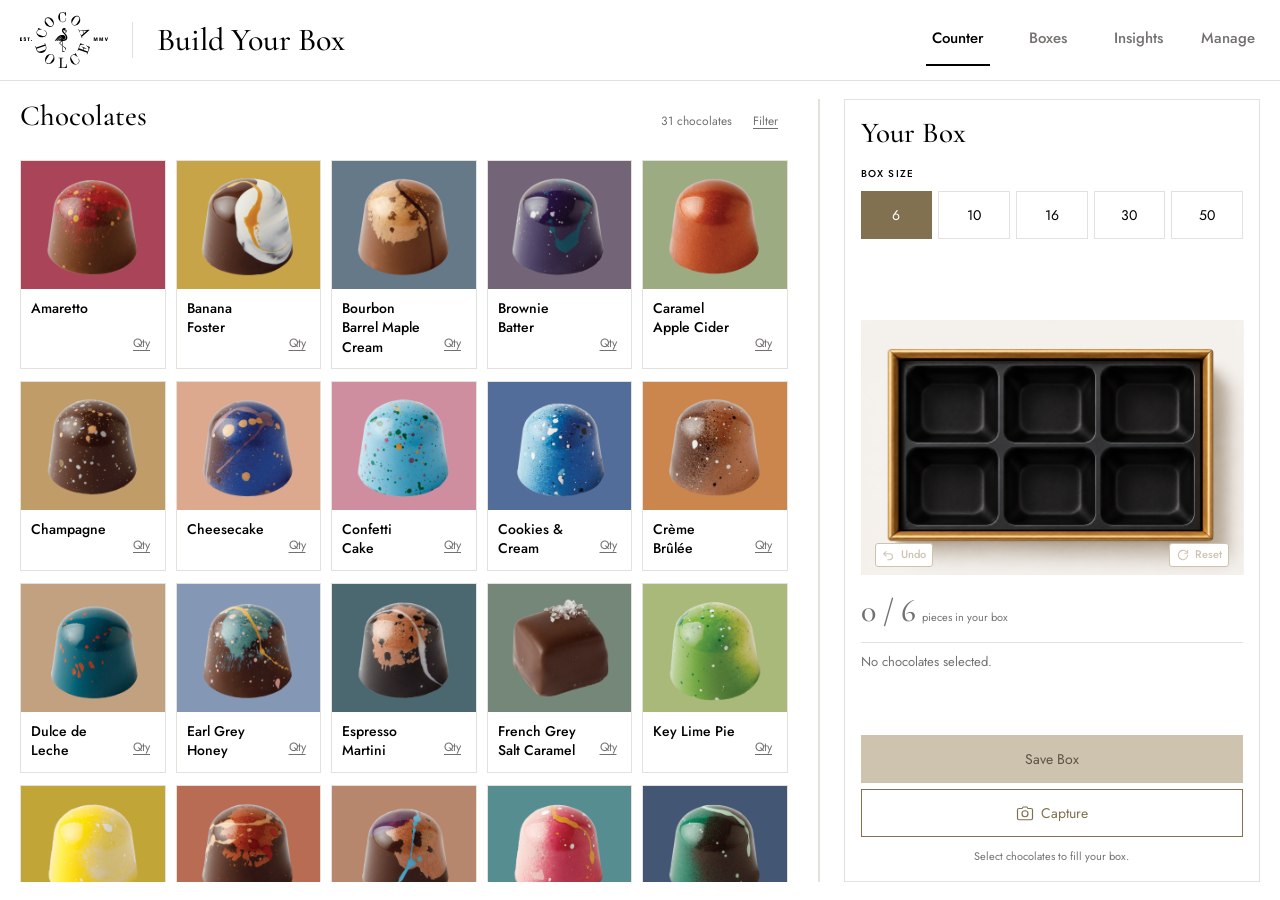
==== commit 5ebe49bf: "Temporary deployment changes" ====
--- a/cocoa-dolce-box-log.html
+++ b/cocoa-dolce-box-log.html
@@ -183,9 +183,9 @@
 <script src="counter-manage.js"></script>
 <script src="counter-resize.js"></script>
 <script src="counter-transactions.js"></script>
-<script src="counter-checkout.js"></script>
+<script src="counter-api.js"></script>
+<script src="counter-capture.js"></script>
 <script src="counter-foundation.js"></script>
-<link rel="stylesheet" href="counter-checkout.css">
 </head>
 <body>
 <header>
@@ -198,7 +198,6 @@
     <button data-view="boxes" aria-selected="false">Boxes</button>
     <button data-view="insights" aria-selected="false">Insights</button>
     <button data-view="manage" aria-selected="false">Manage</button>
-    <button data-view="checkout" aria-selected="false">Checkout</button>
   </nav>
   <span id="sync" hidden></span>
 </header>
@@ -238,16 +237,6 @@
       <form id="manage-add-form" method="dialog"><h2 id="manage-add-title">Add Chocolate</h2><label for="manage-name">Chocolate Name</label><input class="field" id="manage-name" name="name" required autocomplete="off"><label for="manage-category">Category</label><select class="field" id="manage-category" name="category" required><option value="basic">Basic</option><option value="seasonal">Seasonal</option><option value="cocoshot">CocoShots</option></select><label for="manage-image">Image</label><div class="manage-file-row"><label class="manage-file-button" for="manage-image">Choose Image</label><span class="manage-file-name" id="manage-file-name">No file chosen</span><input class="manage-file-input" id="manage-image" name="image" type="file" accept="image/*"></div><p class="manage-form-error" id="manage-form-error" role="alert" hidden></p><div class="dialog-actions"><button type="button" data-manage-cancel>Cancel</button><button type="submit">Add Chocolate</button></div></form>
     </dialog>
     <dialog id="manage-done-dialog" class="counter-dialog" aria-labelledby="manage-done-title"><h2 id="manage-done-title">Are you sure?</h2><p>Finish managing the catalog?</p><div class="dialog-actions"><button type="button" data-manage-done-cancel>Cancel</button><button type="button" data-manage-done-confirm>Done</button></div></dialog>
-  </section>
-  <section class="view" id="v-checkout" aria-label="Checkout" hidden>
-    <div class="checkout-heading"><div><h2 tabindex="-1">Checkout</h2><p>Review the boxes in this order.</p></div></div>
-    <p id="checkout-error" role="alert" hidden></p>
-    <div class="checkout-layout">
-    <div id="checkout-empty" hidden><h3>No boxes in this order yet.</h3><p>Build and save a box to begin an order.</p><button type="button" id="checkout-build">Build a Box</button></div>
-    <div id="checkout-boxes"></div>
-    <aside class="checkout-actions" aria-labelledby="checkout-summary-title"><h3 id="checkout-summary-title">Order Summary</h3><span id="checkout-count"></span><ul id="checkout-prices" aria-label="Box prices"></ul><div class="checkout-total-row"><span>Total</span><strong id="checkout-total" aria-live="polite"></strong></div><button type="button" id="checkout-pay" hidden>Pay</button></aside>
-    </div>
-    <dialog class="counter-dialog" id="checkout-remove-dialog" aria-labelledby="checkout-remove-title" aria-describedby="checkout-remove-detail"><h2 id="checkout-remove-title">Remove this box from the current order?</h2><p id="checkout-remove-detail">The saved box will remain in Boxes history.</p><p role="alert" hidden></p><div class="dialog-actions"><button type="button" data-remove-cancel autofocus>Cancel</button><button type="button" data-remove-confirm>Remove</button></div></dialog>
   </section>
   <!-- Retained legacy transaction UI and hooks for later phases. Not navigable. -->
   <section class="view" id="v-legacy-counter" hidden inert>
@@ -335,6 +324,186 @@
   </section>
 </main>
 
+<dialog class="capture-dialog" id="capture-dialog" aria-labelledby="capture-title">
+  <div class="capture-dialog-head">
+    <div>
+      <p class="capture-kicker">Optional training photo</p>
+      <h2 id="capture-title">Capture completed box</h2>
+      <p class="capture-help">
+        Keep the finished box centered and well lit. Retake as often as needed;
+        only the final selected image is used.
+      </p>
+    </div>
+    <button
+      type="button"
+      class="capture-close"
+      data-capture-close
+      aria-label="Close photo capture"
+    >
+      ×
+    </button>
+  </div>
+
+  <div class="capture-methods" role="tablist" aria-label="Photo capture method">
+    <button
+      type="button"
+      class="capture-method is-active"
+      data-capture-method="webcam"
+      role="tab"
+      aria-selected="true"
+    >
+      Webcam
+    </button>
+
+    <button
+      type="button"
+      class="capture-method"
+      data-capture-method="ip-camera"
+      role="tab"
+      aria-selected="false"
+    >
+      Android IP Webcam
+    </button>
+
+    <button
+      type="button"
+      class="capture-method"
+      data-capture-method="upload"
+      role="tab"
+      aria-selected="false"
+    >
+      Upload image
+    </button>
+  </div>
+
+  <section class="capture-pane" data-capture-pane="webcam">
+    <p class="capture-instruction">
+      Connect a USB webcam or use this device’s camera, then select
+      <strong>Start camera</strong>.
+    </p>
+
+    <div class="capture-preview">
+      <video
+        id="capture-webcam-video"
+        autoplay
+        muted
+        playsinline
+        aria-label="Live webcam preview"
+      ></video>
+      <img
+        id="capture-webcam-still"
+        alt="Captured completed chocolate box"
+        hidden
+      >
+    </div>
+
+    <div class="capture-actions">
+      <button type="button" class="btn" id="capture-webcam-start">
+        Start camera
+      </button>
+      <button type="button" class="btn" id="capture-webcam-snap" disabled>
+        Take photo
+      </button>
+      <button type="button" class="btn" id="capture-webcam-retake" hidden>
+        Retake
+      </button>
+    </div>
+  </section>
+
+  <section class="capture-pane" data-capture-pane="ip-camera" hidden>
+    <p class="capture-instruction">
+      On Android, install <strong>IP Webcam</strong>, start its server on the
+      same Wi-Fi network, then enter the phone address shown by the app.
+    </p>
+
+    <ol class="capture-steps">
+      <li>Install and open IP Webcam on the Android phone.</li>
+      <li>Tap “Start server.”</li>
+      <li>Copy the address shown, such as <code>http://192.168.1.45:8080</code>.</li>
+      <li>Place the completed box under the phone camera.</li>
+    </ol>
+
+    <label class="capture-label" for="capture-ip-url">
+      IP Webcam address
+    </label>
+
+    <div class="capture-ip-row">
+      <input
+        id="capture-ip-url"
+        type="url"
+        inputmode="url"
+        placeholder="http://192.168.1.45:8080"
+        autocomplete="off"
+      >
+      <button type="button" class="btn" id="capture-ip-connect">
+        Connect
+      </button>
+    </div>
+
+    <p class="capture-small">
+      If video does not load, use the upload option. Browser mixed-content or
+      phone-server settings may block some IP camera streams.
+    </p>
+
+    <div class="capture-preview">
+      <img
+        id="capture-ip-preview"
+        alt="Android IP Webcam preview"
+        hidden
+      >
+    </div>
+
+    <div class="capture-actions">
+      <button type="button" class="btn" id="capture-ip-snap" disabled>
+        Take photo
+      </button>
+      <button type="button" class="btn" id="capture-ip-retake" hidden>
+        Retake
+      </button>
+    </div>
+  </section>
+
+  <section class="capture-pane" data-capture-pane="upload" hidden>
+    <p class="capture-instruction">
+      Select a clear top-down photo of the completed box from this device.
+    </p>
+
+    <label class="capture-upload-label" for="capture-file-input">
+      Choose image
+      <input
+        id="capture-file-input"
+        type="file"
+        accept="image/jpeg,image/png,image/webp"
+      >
+    </label>
+
+    <p class="capture-small" id="capture-file-name">
+      JPEG, PNG, or WebP; 10 MB maximum.
+    </p>
+
+    <div class="capture-preview">
+      <img
+        id="capture-upload-preview"
+        alt="Selected completed chocolate box"
+        hidden
+      >
+    </div>
+  </section>
+
+  <div class="capture-status" id="capture-status" role="status" aria-live="polite">
+    Photo capture is optional. Choose Skip photo to proceed without one.
+  </div>
+
+  <div class="capture-footer">
+    <button type="button" class="btn" id="capture-skip">
+      Skip photo
+    </button>
+    <button type="button" class="btn gold" id="capture-confirm" disabled>
+      Use this photo
+    </button>
+  </div>
+</dialog>
+
 <div class="toast" id="toast" hidden><span id="toastMsg"></span><button id="toastBtn">Undo</button></div>
 
 <dialog id="fallback">
@@ -403,7 +572,6 @@
     if (x===b) x.setAttribute("aria-current", "page"); else x.removeAttribute("aria-current");
   });
   document.querySelectorAll(".view").forEach(v => v.hidden = v.id !== "v-"+b.dataset.view);
-  if (b.dataset.view==="checkout") checkout.render();
   if (b.dataset.view==="boxes") renderBoxes();
   if (b.dataset.view==="insights") renderInsights();
   if (b.dataset.view==="menu") renderMenu();
@@ -801,7 +969,6 @@
   if (e.key==="Enter" && !$("#save").disabled && !e.target.closest("button")){ e.preventDefault(); saveBox(); }
 });
 
-const checkout=mountCounterCheckout({escapeHTML:esc,getRecords:()=>boxes});
 const catalogProducts=CounterCatalogState.products();
 const foundation=mountCounterFoundation({ products:catalogProducts, escapeHTML: esc, transactionLocation:loc.value, onSaved:records=>{boxes=records;} });
 CounterCatalogState.subscribe(products=>foundation.refreshProducts(products));
--- a/counter.css
+++ b/counter.css
@@ -96,3 +96,8 @@
 @media (min-width:1250px) and (max-width:1499px) and (orientation:landscape) {
   .chocolate-grid {grid-template-columns:repeat(5,minmax(0,1fr));}
 }
+
+.builder-controls .capture-box.has-photo{
+  border-color:var(--ok,#4f7a4a);
+  color:var(--ok,#4f7a4a);
+}
--- a/counter-builder.css
+++ b/counter-builder.css
@@ -1,3 +1,212 @@
+.capture-dialog{
+  width:min(680px,calc(100% - 28px));
+  max-height:calc(100dvh - 28px);
+  overflow:auto;
+  border:1px solid var(--counter-border,var(--line));
+  border-radius:10px;
+  padding:22px;
+  background:var(--counter-paper,var(--surface));
+  color:var(--counter-ink,var(--ink));
+}
+
+.capture-dialog::backdrop{
+  background:rgba(20,16,12,.55);
+}
+
+.capture-dialog-head{
+  display:flex;
+  gap:16px;
+  justify-content:space-between;
+  align-items:flex-start;
+}
+
+.capture-kicker{
+  margin:0 0 3px;
+  color:var(--counter-muted,var(--ink-soft));
+  font-size:11px;
+  letter-spacing:.08em;
+  text-transform:uppercase;
+}
+
+.capture-dialog h2{
+  margin:0;
+  font:500 29px/1.15 var(--serif);
+}
+
+.capture-help,
+.capture-instruction,
+.capture-small{
+  color:var(--counter-muted,var(--ink-soft));
+  font-size:13px;
+}
+
+.capture-help{
+  max-width:58ch;
+  margin:8px 0 0;
+}
+
+.capture-close{
+  width:38px;
+  min-width:38px;
+  height:38px;
+  border:0;
+  background:transparent;
+  color:var(--counter-ink,var(--ink));
+  font-size:30px;
+  line-height:1;
+}
+
+.capture-methods{
+  display:flex;
+  flex-wrap:wrap;
+  gap:6px;
+  margin:20px 0 14px;
+  border-bottom:1px solid var(--counter-border,var(--line));
+  padding-bottom:12px;
+}
+
+.capture-method{
+  border:1px solid var(--counter-border,var(--line));
+  background:transparent;
+  color:var(--counter-muted,var(--ink-soft));
+  padding:8px 12px;
+  min-height:40px;
+  font-size:13px;
+}
+
+.capture-method.is-active{
+  border-color:var(--counter-accent,var(--gold));
+  color:var(--counter-accent,var(--gold-ink));
+  background:var(--color-bg-secondary,var(--surface-2));
+}
+
+.capture-pane[hidden]{
+  display:none;
+}
+
+.capture-steps{
+  margin:8px 0 14px;
+  padding-left:20px;
+  color:var(--counter-muted,var(--ink-soft));
+  font-size:13px;
+}
+
+.capture-steps li + li{
+  margin-top:3px;
+}
+
+.capture-label{
+  display:block;
+  margin:12px 0 5px;
+  font-size:13px;
+  font-weight:600;
+}
+
+.capture-ip-row{
+  display:grid;
+  grid-template-columns:minmax(0,1fr) auto;
+  gap:8px;
+}
+
+.capture-ip-row input{
+  width:100%;
+  min-height:44px;
+  border:1px solid var(--counter-border,var(--line));
+  background:var(--counter-paper,var(--surface));
+  color:var(--counter-ink,var(--ink));
+  padding:8px 10px;
+  font:inherit;
+}
+
+.capture-preview{
+  display:grid;
+  place-items:center;
+  min-height:160px;
+  margin:14px 0;
+  border:1px dashed var(--counter-border,var(--line));
+  background:var(--color-bg-secondary,var(--surface-2));
+}
+
+.capture-preview video,
+.capture-preview img{
+  display:block;
+  width:100%;
+  max-height:360px;
+  object-fit:contain;
+  background:#16110e;
+}
+
+.capture-actions{
+  display:flex;
+  flex-wrap:wrap;
+  gap:8px;
+}
+
+.capture-upload-label{
+  display:inline-flex;
+  align-items:center;
+  min-height:44px;
+  border:1px solid var(--counter-accent,var(--gold));
+  background:var(--counter-paper,var(--surface));
+  color:var(--counter-accent,var(--gold-ink));
+  padding:8px 12px;
+  cursor:pointer;
+  font-size:13px;
+  font-weight:500;
+}
+
+.capture-upload-label input{
+  position:absolute;
+  width:1px;
+  height:1px;
+  overflow:hidden;
+  clip:rect(0 0 0 0);
+  clip-path:inset(50%);
+  white-space:nowrap;
+}
+
+.capture-status{
+  min-height:22px;
+  margin-top:14px;
+  color:var(--counter-muted,var(--ink-soft));
+  font-size:13px;
+}
+
+.capture-status.error{
+  color:var(--warn,#a4462f);
+}
+
+.capture-status.success{
+  color:var(--ok,#4f7a4a);
+}
+
+.capture-footer{
+  display:flex;
+  justify-content:flex-end;
+  gap:8px;
+  margin-top:14px;
+  padding-top:14px;
+  border-top:1px solid var(--counter-border,var(--line));
+}
+
+@media (max-width:560px){
+  .capture-dialog{
+    padding:16px;
+  }
+
+  .capture-ip-row{
+    grid-template-columns:1fr;
+  }
+
+  .capture-footer{
+    flex-direction:column-reverse;
+  }
+
+  .capture-footer button{
+    width:100%;
+  }
+}
+
 /* Phase 3 additions keep the approved catalog and pane geometry. */
 .catalog-item {position:relative;min-width:0;}
 .catalog-item .chocolate-card {width:100%;height:100%;}
@@ -139,15 +348,6 @@
 @media(min-width:1024px) and (max-width:1499px) and (orientation:landscape){.box-scene{flex:1 1 auto;min-height:0;}.box-undo,.box-reset{min-height:23px;padding:3px 6px;bottom:8px;font-size:11px;}}
 
 /* Phase C management workspace and resizable Counter split. */
-/* Photo boxes follow panel width, not the remaining landscape flex height.
-   Keep the image and percentage-positioned slots in the same 3:2 frame.
-   The existing builder scroll handles panels too wide for the viewport height. */
-@media(min-width:761px){
-  #v-counter .box-visual:has(.box-frame){flex:0 0 auto;}
-  #v-counter .box-scene:has(.box-frame){flex:none;container-type:normal;margin:0;overflow:visible;}
-  #v-counter .box-frame{position:relative;left:auto;bottom:auto;transform:none;width:100%;max-width:none;}
-  #v-counter .box-frame .box-piece img{transform:none;max-width:none;}
-}
 @media(min-width:761px){
    .foundation{grid-template-columns:minmax(0,var(--counter-catalog-split,65fr)) 10px minmax(0,var(--counter-builder-split,35fr));}
    .counter-divider{width:10px;align-self:stretch;position:relative;cursor:col-resize;touch-action:none;}
@@ -188,3 +388,8 @@
 .manage-file-name{min-width:0;overflow:hidden;text-overflow:ellipsis;white-space:nowrap;color:var(--counter-muted);font-size:12px;}
 .manage-add-card button:focus-visible,.manage-toggle:focus-visible{outline:2px solid var(--counter-accent);outline-offset:2px;}
 @media(max-width:760px){.manage-page{padding:18px 14px;}.manage-grid{grid-template-columns:repeat(auto-fill,minmax(135px,1fr));}.manage-card .chocolate-name{font-size:12px;padding:9px 42px 9px 9px;}.manage-add-card button{min-height:150px;}}
+
+.builder-controls .capture-box.has-photo{
+  border-color:var(--ok,#4f7a4a);
+  color:var(--ok,#4f7a4a);
+}
